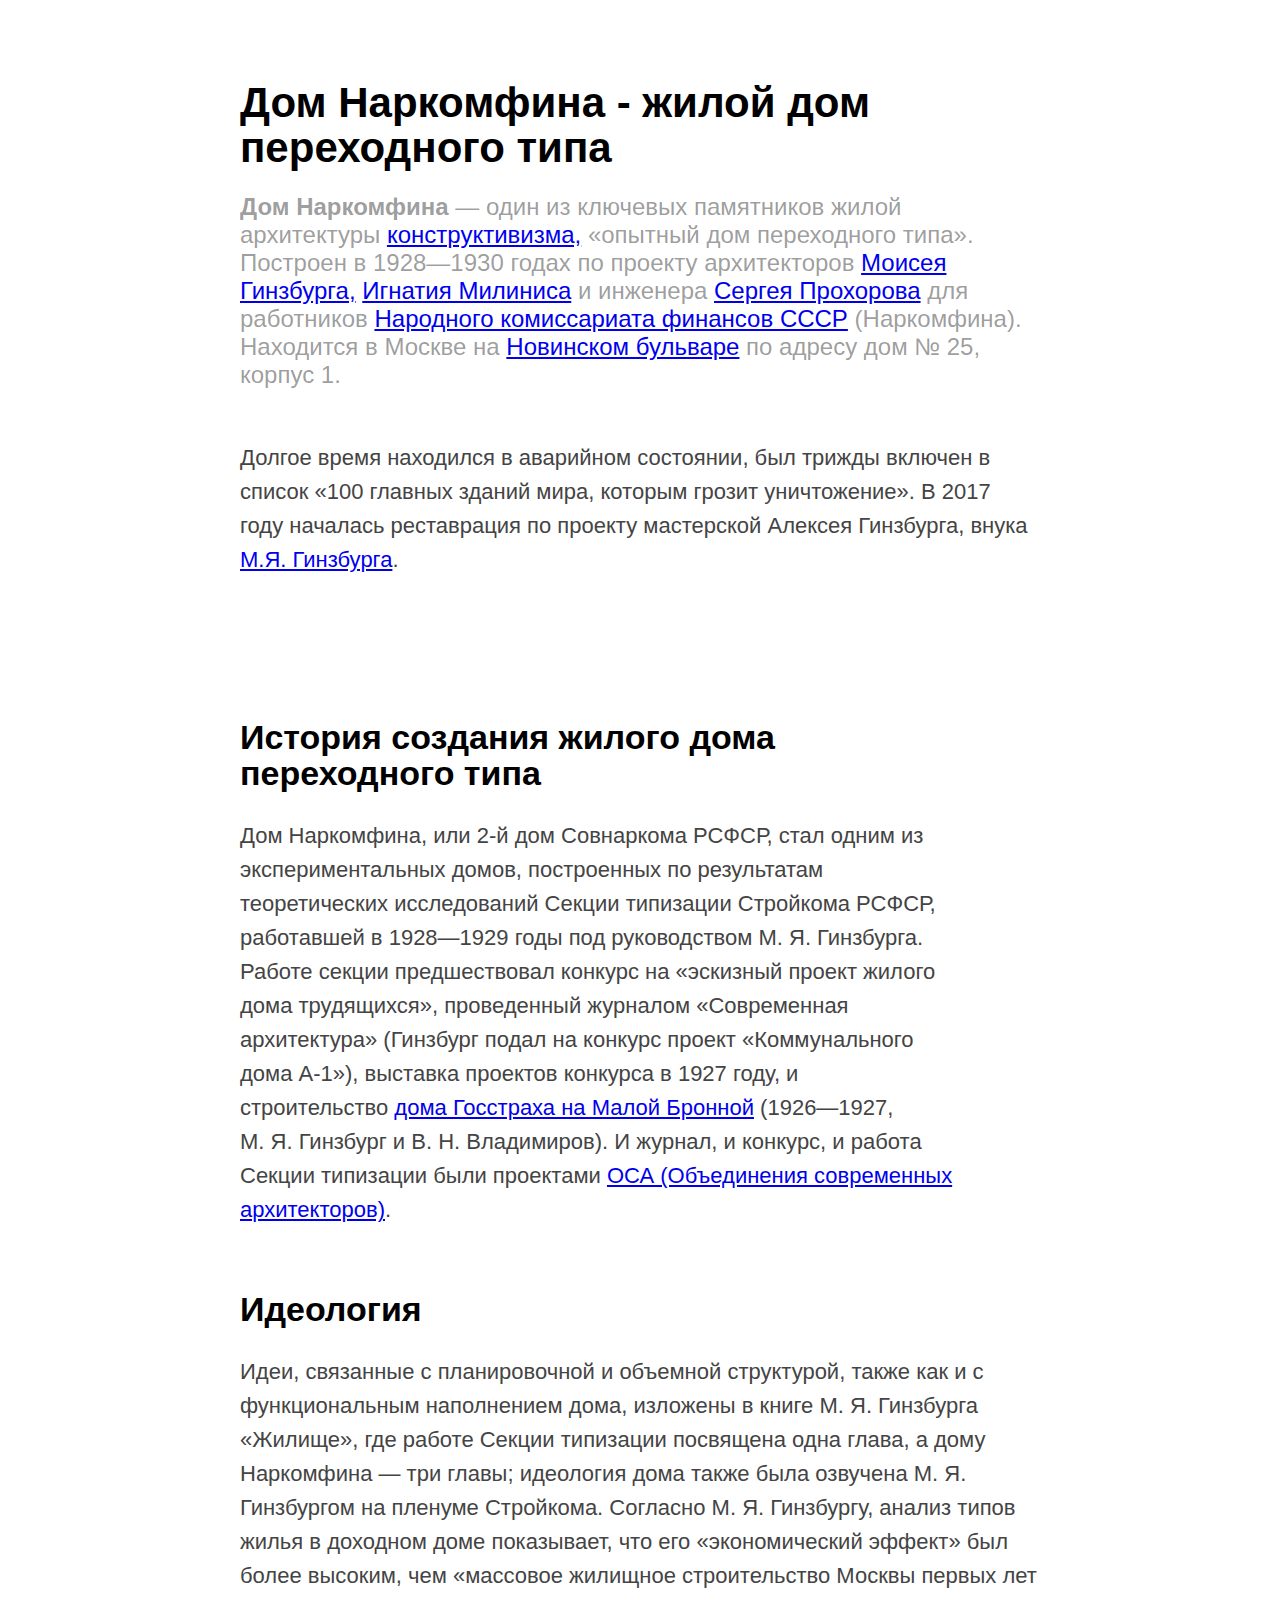
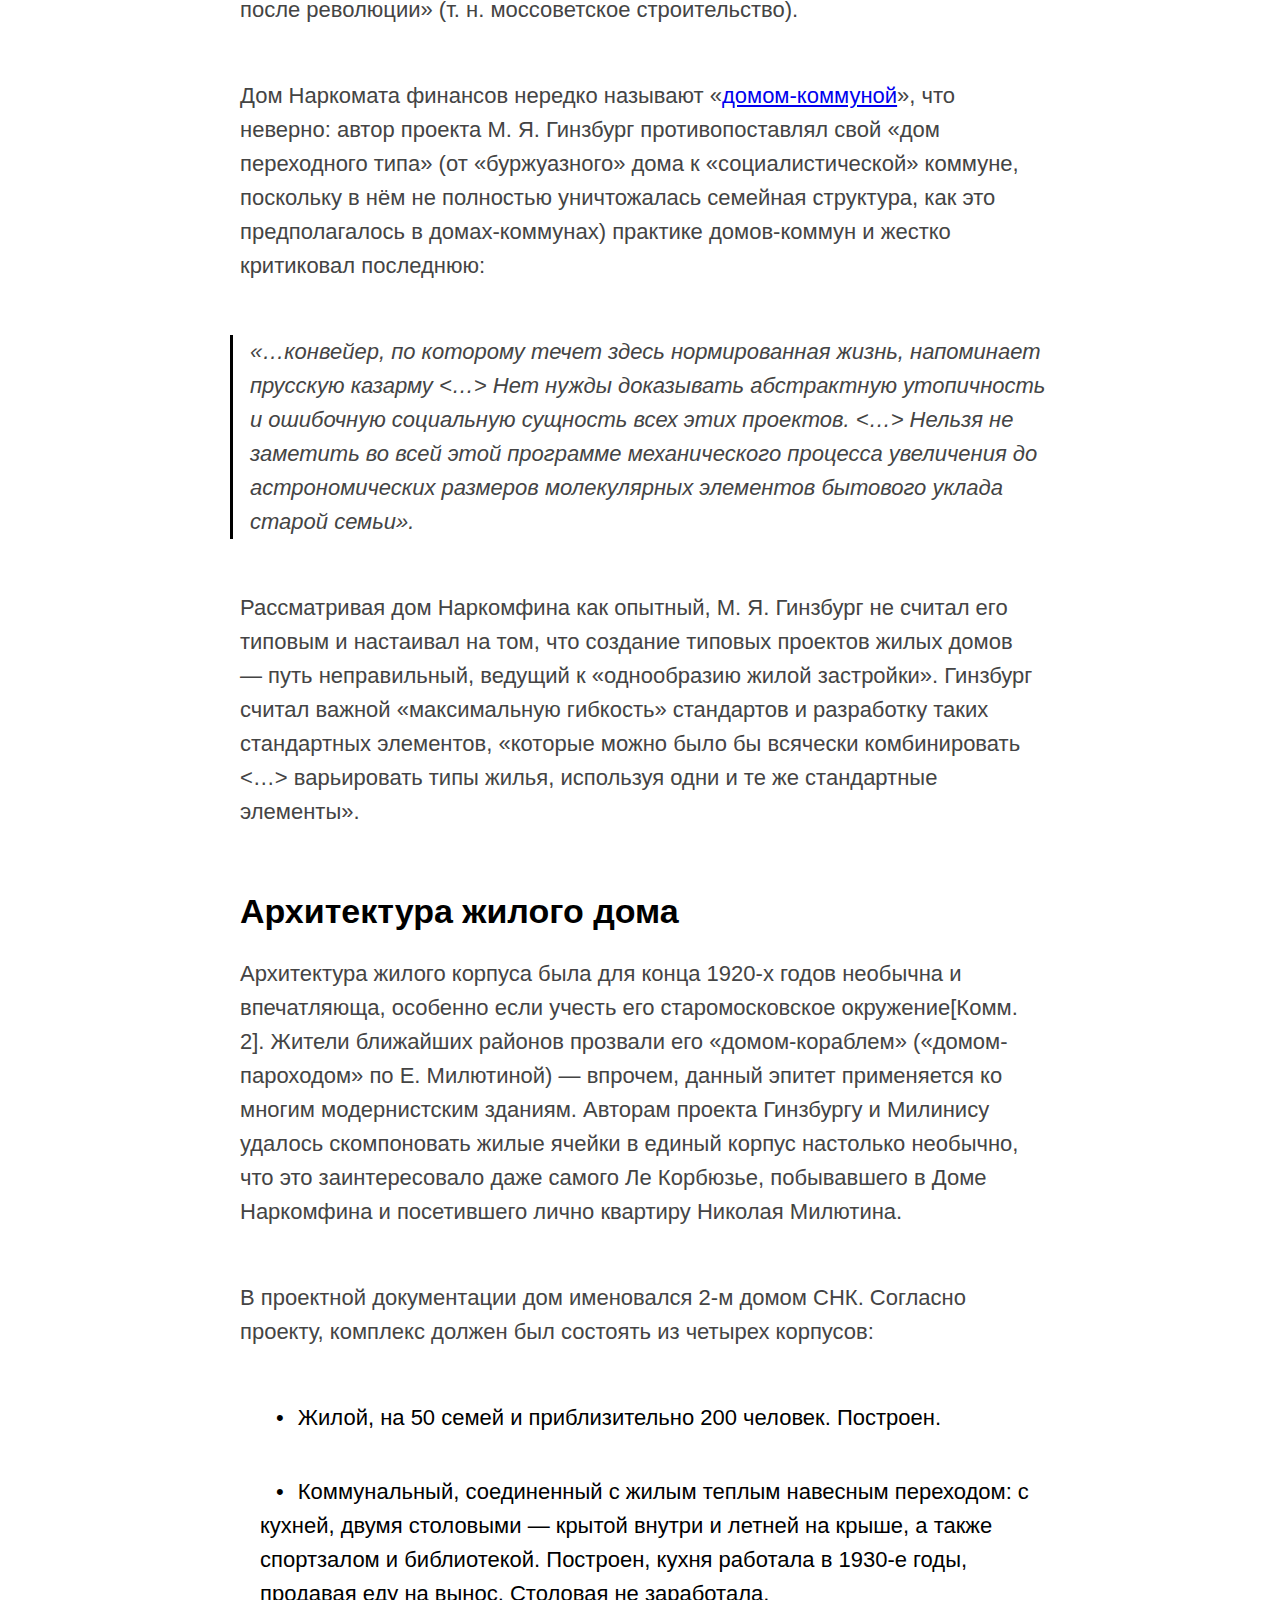
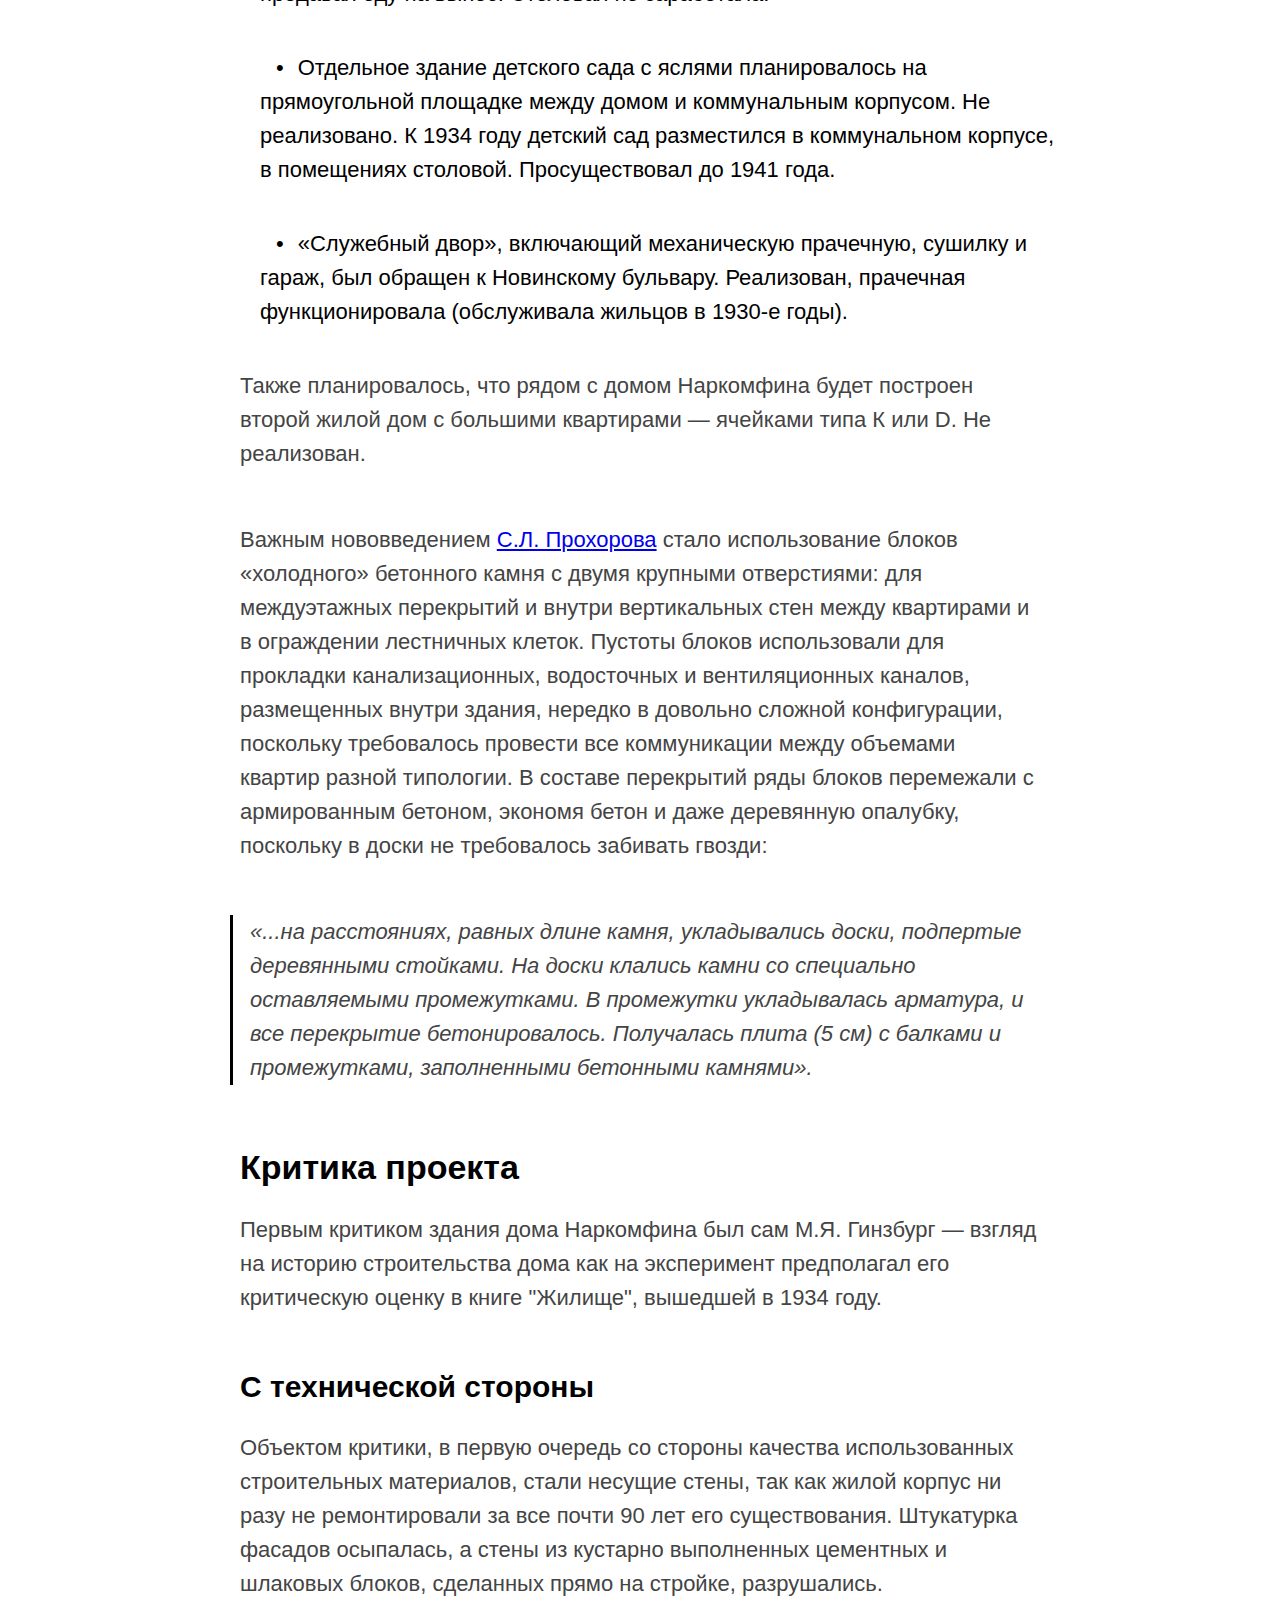
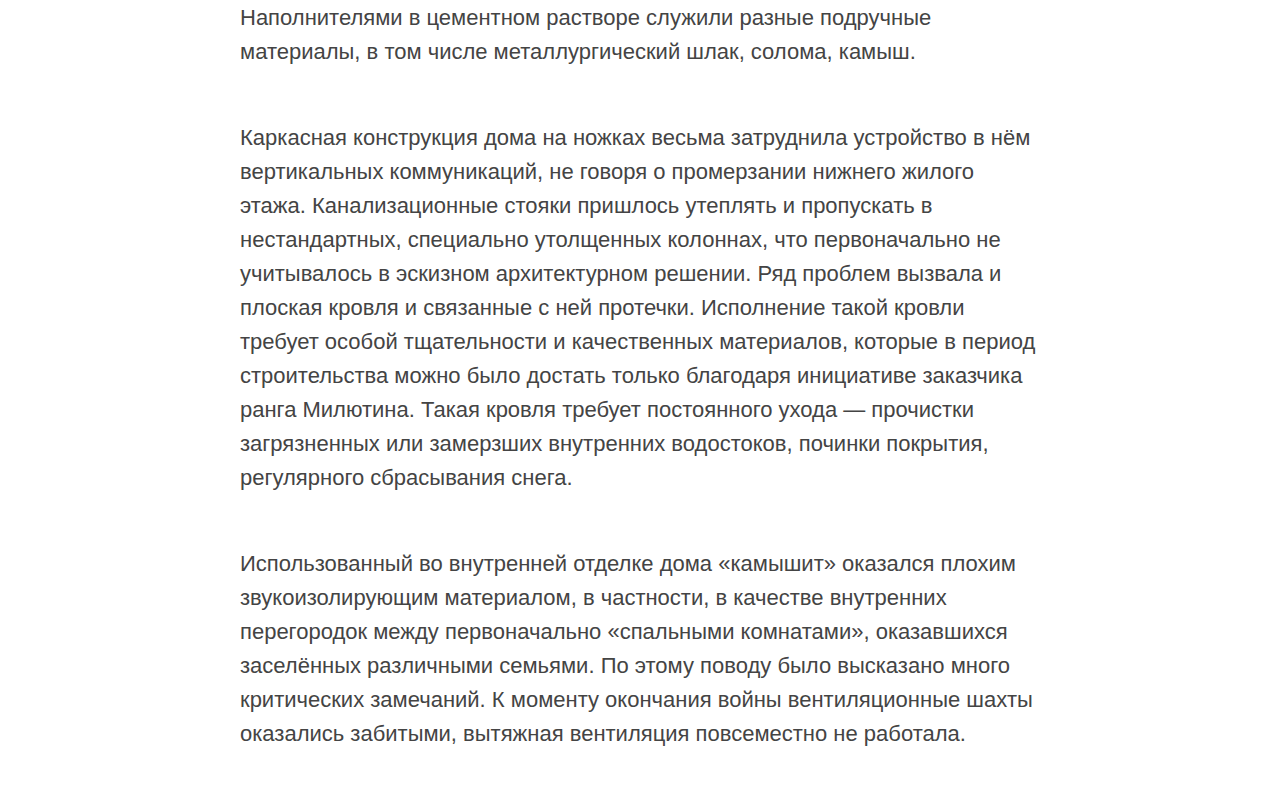
==== index.html @ 453223d3 "Create index.html" ====
<!DOCTYPE html>
<html lang="en" dir="ltr">
  <head>
    <meta charset="utf-8">
    <link rel="stylesheet" href="reset.css">
    <title>Дом Наркомфина</title>

    <style media="screen">

      body {font-family: 'PT Sans', sans-serif;}

      h1, h2, h3, p, ul, ol, blockquote {
        margin: 0 auto;
        width: 800px; }

      img {
        margin: 0 auto;
        display: block;
        width:1020px;}

        h1 {
          line-height: 45px;
          font-size: 42px;
          margin-top: 80px;
          margin-bottom: 23px;
          font-weight: bold;}

        p {color: #444;
          font-size: 22px;
          line-height: 34px;
          margin-bottom: 52px;}

        h1 + p {color: rgba(0,0,0,.4);
        font-size: 24px;
        line-height: 28px;
        margin-bottom: 52px;}

        p + img {
          display: block;
          margin-top: 38px;}

        img + h2 {
          margin-top: 90px;
          margin-bottom: 28px;
          font-size: 34px;
          line-height: 36px;
          font-weight: bold;}

        p + h2 {
          margin-top: 64px;
          margin-bottom: 28px;
          font-size: 34px;
          line-height: 36px;
          font-weight: bold;}


        .line { border-left: 3px solid black;
          margin-left: 0 auto;
          padding-left: 17px;
          font-style: italic;}

          p + h3 {
          margin-top: 56px;
          margin-bottom: 28px;
          font-size: 30px;
          line-height: 32px;}

          li {
          list-style: none;
          list-style-position: outside;
          font-size: 22px;
          line-height: 34px;
          text-indent: 16px;
          margin-bottom: 40px;}
         li::before {
          content: "•";
          padding-right: 14px;
          color: black;}

          ul + h3 {margin-top: 56px;
          margin-bottom: 28px;
          font-size: 34px;
          line-height: 30px;}


    </style>


  </head>
  <body>


    <h1>Дом Наркомфина - жилой дом переходного типа</h1>
    <p> <strong>Дом Наркомфина </strong>— один из ключевых памятников жилой  архитектуры <a href="https://ru.wikipedia.org/wiki/Конструктивизм_(искусство)">конструктивизма,</a> «опытный дом переходного типа».  Построен в 1928—1930 годах по проекту архитекторов <a href="https://ru.wikipedia.org/wiki/Гинзбург,_Моисей_Яковлевич"> Моисея Гинзбурга,</a> <a href="https://ru.wikipedia.org/wiki/Милинис,_Игнатий_Францевич">Игнатия Милиниса</a> и инженера <a href="https://ru.wikipedia.org/wiki/Прохоров,_Сергей_Львович">Сергея Прохорова</a> для  работников <a href="https://ru.wikipedia.org/wiki/Народный_комиссариат_финансов_СССР">Народного комиссариата финансов СССР</a> (Наркомфина). Находится в Москве на <a href="https://ru.wikipedia.org/wiki/Новинский_бульвар">Новинском бульваре</a> по адресу дом № 25, корпус 1.</p>

    <p>Долгое время находился в аварийном состоянии, был трижды включен в список «100 главных зданий мира, которым грозит уничтожение». В 2017 году началась реставрация по проекту мастерской Алексея Гинзбурга, внука <a href="https://ru.wikipedia.org/wiki/Гинзбург,_Моисей_Яковлевич">М.Я. Гинзбурга</a>.</p>

    <img src="https://b1.m24.ru/c/1250458.jpg" alt="">

              <h2>История создания жилого дома <br> переходного типа</h2>
              <p>Дом Наркомфина, или 2-й дом Совнаркома РСФСР, стал одним из <br> экспериментальных домов, построенных по результатам  <br> теоретических исследований Секции типизации Стройкома РСФСР, <br> работавшей в 1928—1929 годы под руководством М. Я. Гинзбурга.  <br> Работе секции предшествовал конкурс на «эскизный проект жилого <br> дома трудящихся», проведенный журналом «Современная <br> архитектура» (Гинзбург подал на конкурс проект «Коммунального <br> дома А-1»), выставка проектов конкурса в 1927 году, и <br> строительство <a href="https://ru.wikipedia.org/wiki/Жилой_дом_Госстраха_на_Малой_Бронной">дома Госстраха на Малой Бронной</a> (1926—1927, <br> М. Я. Гинзбург и В. Н. Владимиров). И журнал, и конкурс, и работа <br> Секции типизации были проектами <a href="https://ru.wikipedia.org/wiki/Объединение_современных_архитекторов">ОСА (Объединения современных <br> архитекторов)</a>.</p>

              <h2>Идеология</h2>

                <p>Идеи, связанные с планировочной и объемной структурой, также как и с функциональным наполнением дома, изложены в книге М. Я. Гинзбурга «Жилище», где работе Секции типизации посвящена одна глава, а дому Наркомфина — три главы; идеология дома также была озвучена М. Я. Гинзбургом на пленуме Стройкома. Согласно М. Я. Гинзбургу, анализ типов жилья в доходном доме показывает, что его «экономический эффект» был более высоким, чем «массовое жилищное строительство Москвы первых лет после революции» (т. н. моссоветское строительство).</p>
                <p>Дом Наркомата финансов нередко называют «<a href="https://ru.wikipedia.org/wiki/Дом-коммуна">домом-коммуной</a>», что неверно: автор проекта М. Я. Гинзбург противопоставлял свой «дом переходного типа» (от «буржуазного» дома к «социалистической» коммуне, поскольку в нём не полностью уничтожалась семейная структура, как это предполагалось в домах-коммунах) практике домов-коммун и жестко критиковал последнюю:</p>
                <p class="line"> <em> «…конвейер, по которому течет здесь нормированная жизнь, напоминает прусскую казарму <…> Нет нужды доказывать абстрактную утопичность и ошибочную социальную сущность всех этих проектов. <…> Нельзя не заметить во всей этой программе механического процесса увеличения до астрономических размеров молекулярных элементов бытового уклада старой семьи». </em> </p>
                <p>Рассматривая дом Наркомфина как опытный, М. Я. Гинзбург не считал его типовым и настаивал на том, что создание типовых проектов жилых домов — путь неправильный, ведущий к «однообразию жилой застройки». Гинзбург считал важной «максимальную гибкость» стандартов и разработку таких стандартных элементов, «которые можно было бы всячески комбинировать <…> варьировать типы жилья, используя одни и те же стандартные элементы».</p>

                  <h2>Архитектура жилого дома</h2>
                  <p>Архитектура жилого корпуса была для конца 1920-х годов необычна и впечатляюща, особенно если учесть его старомосковское окружение[Комм. 2]. Жители ближайших районов прозвали его «домом-кораблем» («домом-пароходом» по Е. Милютиной) — впрочем, данный эпитет применяется ко многим модернистским зданиям. Авторам проекта Гинзбургу и Милинису удалось скомпоновать жилые ячейки в единый корпус настолько необычно, что это заинтересовало даже самого Ле Корбюзье, побывавшего в Доме Наркомфина и посетившего лично квартиру Николая Милютина.</p>
                  <p>В проектной документации дом именовался 2-м домом СНК. Согласно проекту, комплекс должен был состоять из четырех корпусов:</p>

                  <ul class="list6a">
                      <li>Жилой, на 50 семей и приблизительно 200 человек. Построен.</li>
                      <li>Коммунальный, соединенный с жилым теплым навесным переходом: с кухней, двумя столовыми — крытой внутри и летней на крыше, а также спортзалом и библиотекой. Построен, кухня работала в 1930-е годы, продавая еду на вынос. Столовая не заработала.</li>
                      <li>Отдельное здание детского сада с яслями планировалось на прямоугольной площадке между домом и коммунальным корпусом. Не реализовано. К 1934 году детский сад разместился в коммунальном корпусе, в помещениях столовой. Просуществовал до 1941 года.</li>
                      <li>«Служебный двор», включающий механическую прачечную, сушилку и гараж, был обращен к Новинскому бульвару. Реализован, прачечная функционировала (обслуживала жильцов в 1930-е годы).</li>
                  </ul>

                  <p> Также планировалось, что рядом с домом Наркомфина будет построен второй жилой дом с большими квартирами — ячейками типа К или D. Не реализован. </p>

                  <p>Важным нововведением <a href="https://ru.wikipedia.org/wiki/Прохоров,_Сергей_Львович">С.Л. Прохорова</a> стало использование блоков «холодного» бетонного камня с двумя крупными отверстиями: для междуэтажных перекрытий и внутри вертикальных стен между квартирами и в ограждении лестничных клеток. Пустоты блоков использовали для прокладки канализационных, водосточных и вентиляционных каналов, размещенных внутри здания, нередко в довольно сложной конфигурации, поскольку требовалось провести все коммуникации между объемами квартир разной типологии. В составе перекрытий ряды блоков перемежали с армированным бетоном, экономя бетон и даже деревянную опалубку, поскольку в доски не требовалось забивать гвозди:</p>

                   <p class="line"><em>«...на расстояниях, равных длине камня, укладывались доски, подпертые деревянными стойками. На доски клались камни со специально оставляемыми промежутками. В промежутки укладывалась арматура, и все перекрытие бетонировалось. Получалась плита (5 см) с балками и промежутками, заполненными бетонными камнями».</em></p>

                    <h2>Критика проекта</h2>
                    <p>Первым критиком здания дома Наркомфина был сам М.Я. Гинзбург — взгляд на историю строительства дома как на эксперимент предполагал его критическую оценку в книге "Жилище", вышедшей в 1934 году.</p>

                    <h3>С технической стороны</h3>
                    <p>Объектом критики, в первую очередь со стороны качества использованных строительных материалов, стали несущие стены, так как жилой корпус ни разу не ремонтировали за все почти 90 лет его существования. Штукатурка фасадов осыпалась, а стены из кустарно выполненных цементных и шлаковых блоков, сделанных прямо на стройке, разрушались. Наполнителями в цементном растворе служили разные подручные материалы, в том числе металлургический шлак, солома, камыш.</p>
                    <p>Каркасная конструкция дома на ножках весьма затруднила устройство в нём вертикальных коммуникаций, не говоря о промерзании нижнего жилого этажа. Канализационные стояки пришлось утеплять и пропускать в нестандартных, специально утолщенных колоннах, что первоначально не учитывалось в эскизном архитектурном решении. Ряд проблем вызвала и плоская кровля и связанные с ней протечки. Исполнение такой кровли требует особой тщательности и качественных материалов, которые в период строительства можно было достать только благодаря инициативе заказчика ранга Милютина. Такая кровля требует постоянного ухода — прочистки загрязненных или замерзших внутренних водостоков, починки покрытия, регулярного сбрасывания снега.</p>
                    <p>Использованный во внутренней отделке дома «камышит» оказался плохим звукоизолирующим материалом, в частности, в качестве внутренних перегородок между первоначально «спальными комнатами», оказавшихся заселённых различными семьями. По этому поводу было высказано много критических замечаний. К моменту окончания войны вентиляционные шахты оказались забитыми, вытяжная вентиляция повсеместно не работала.</p>



  </body>
</html>
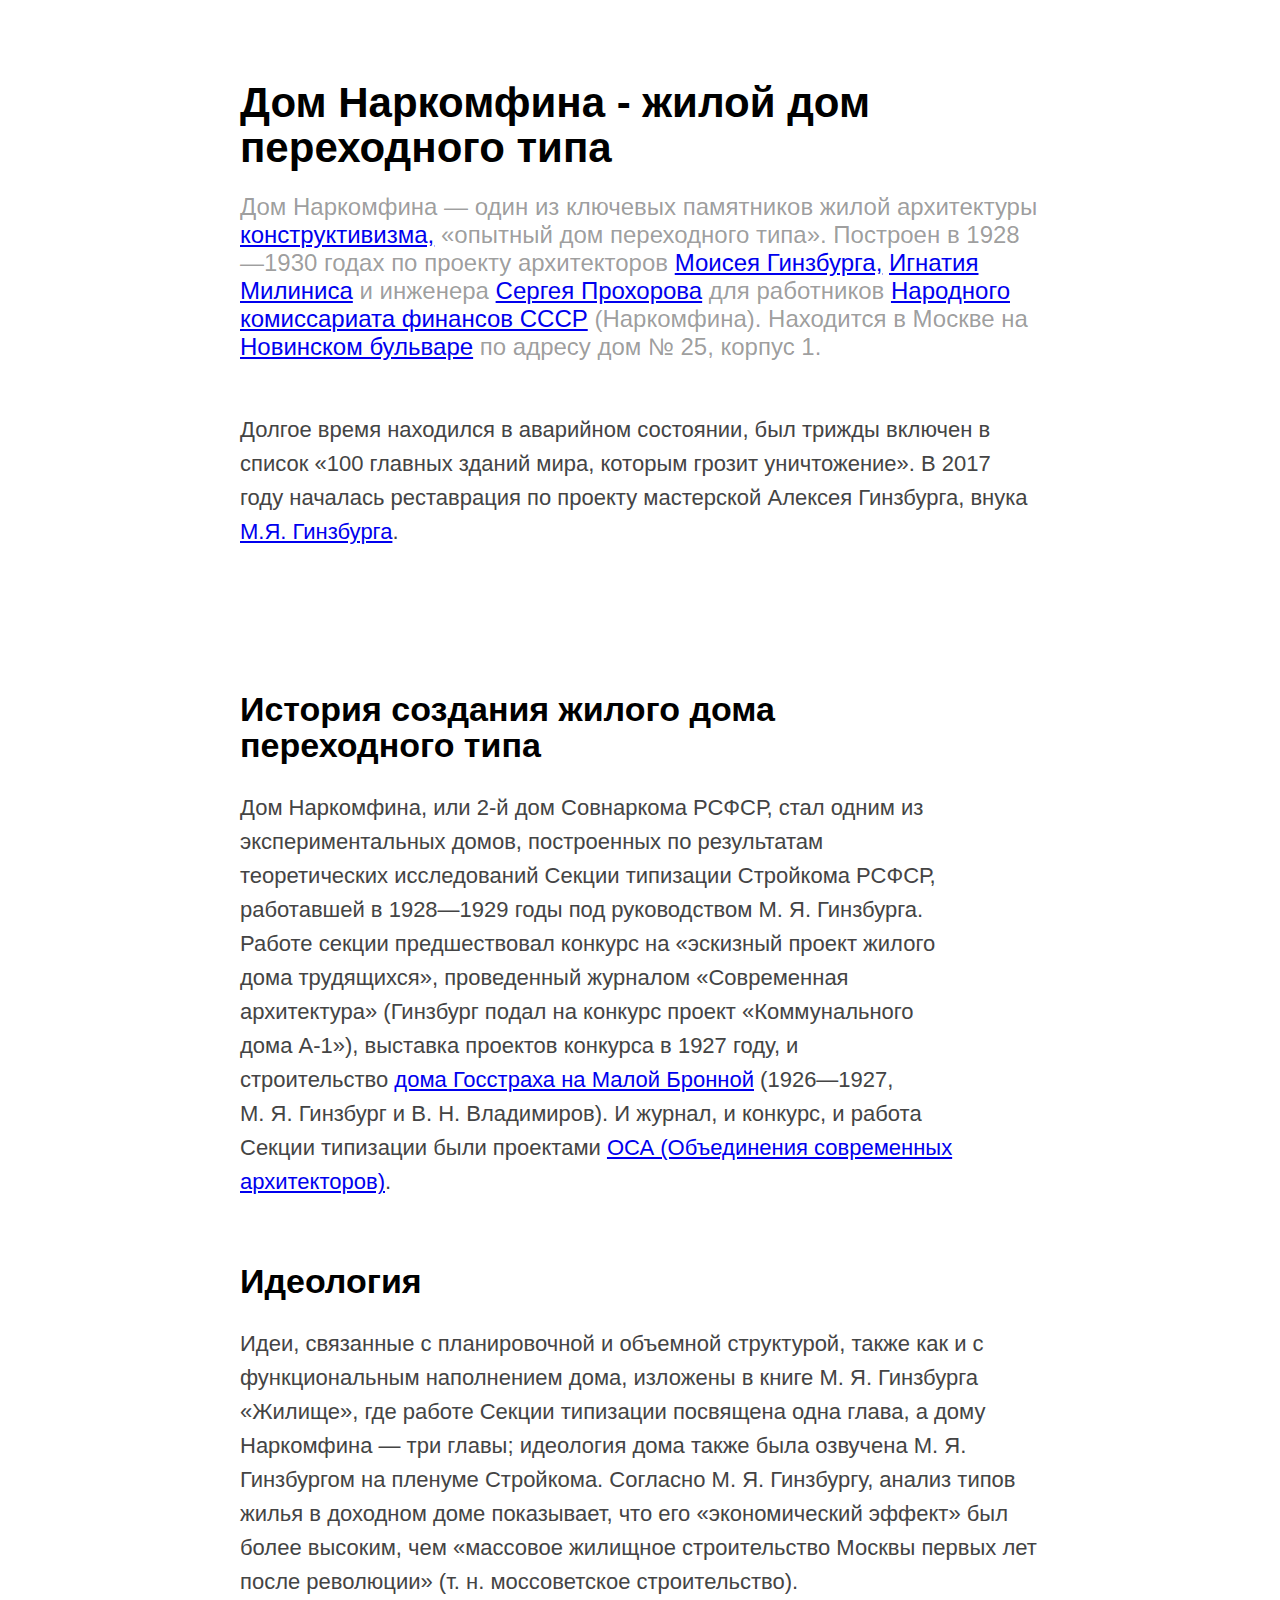
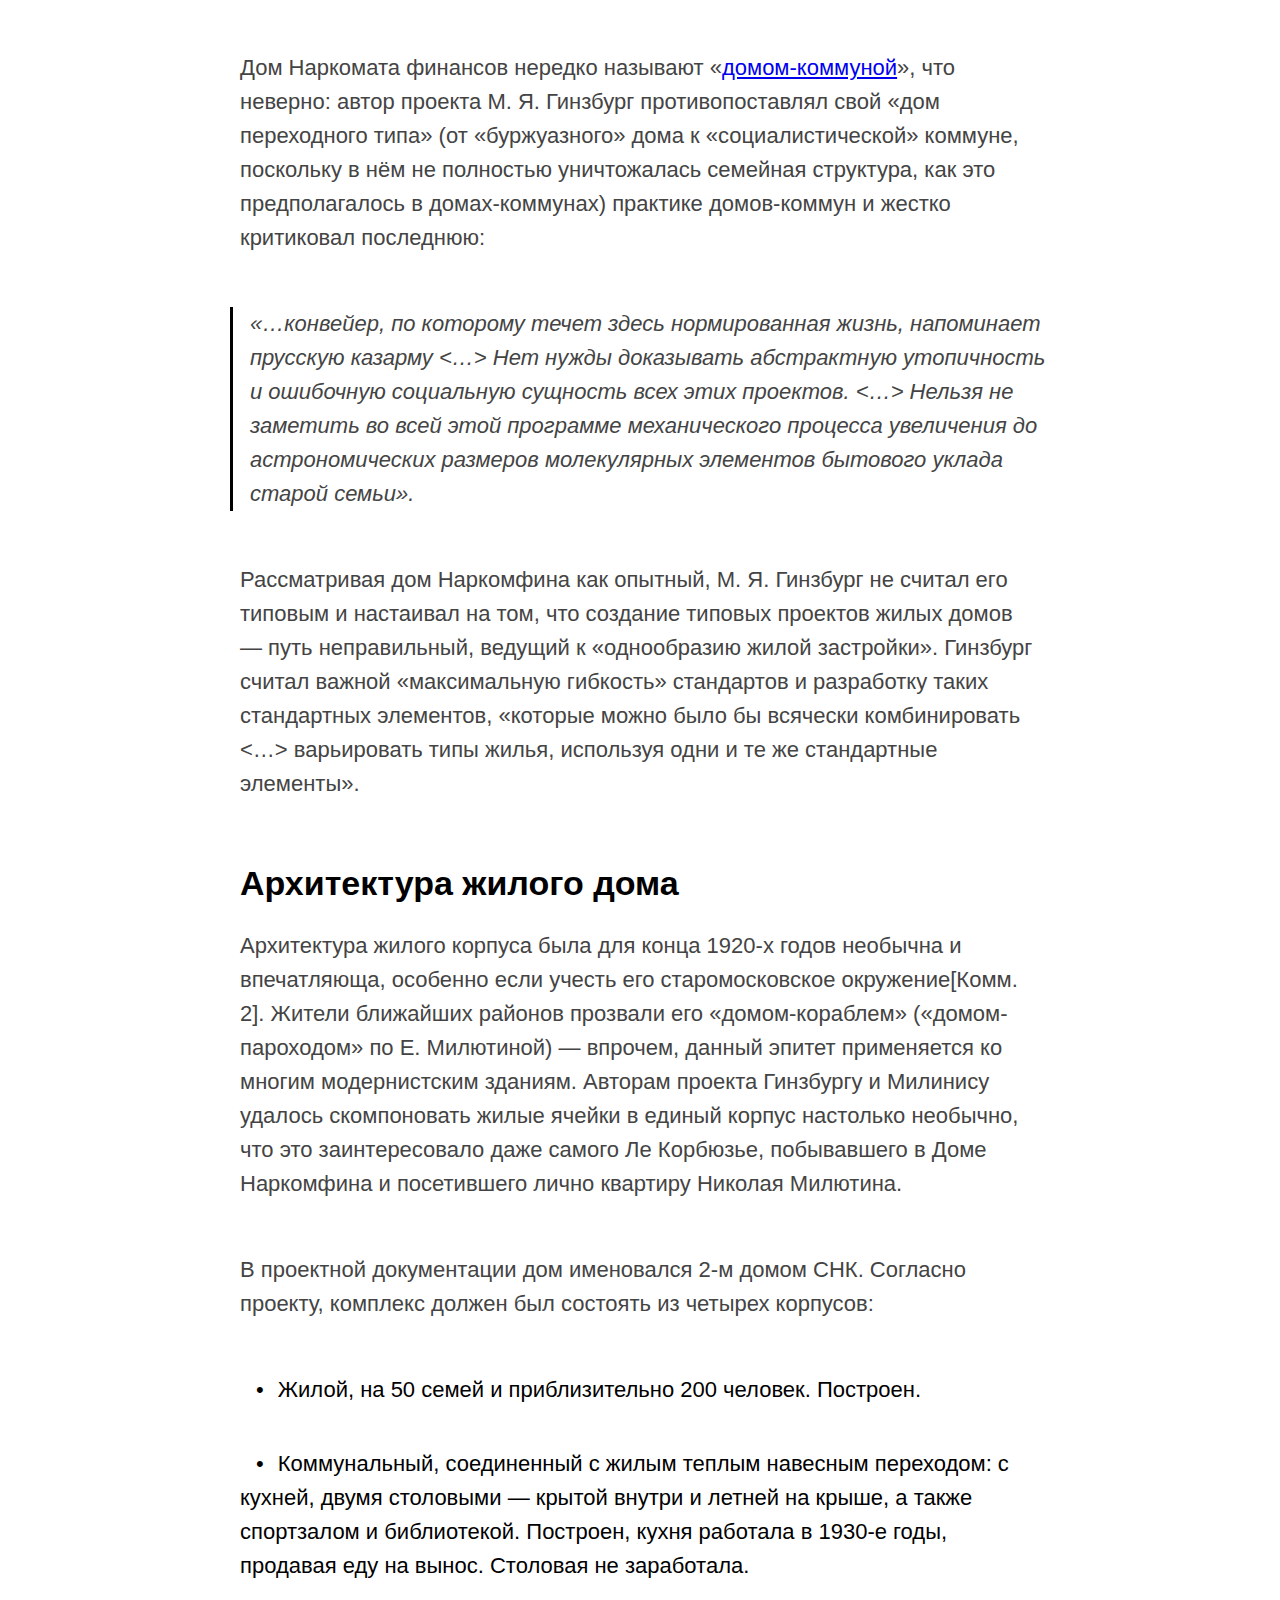
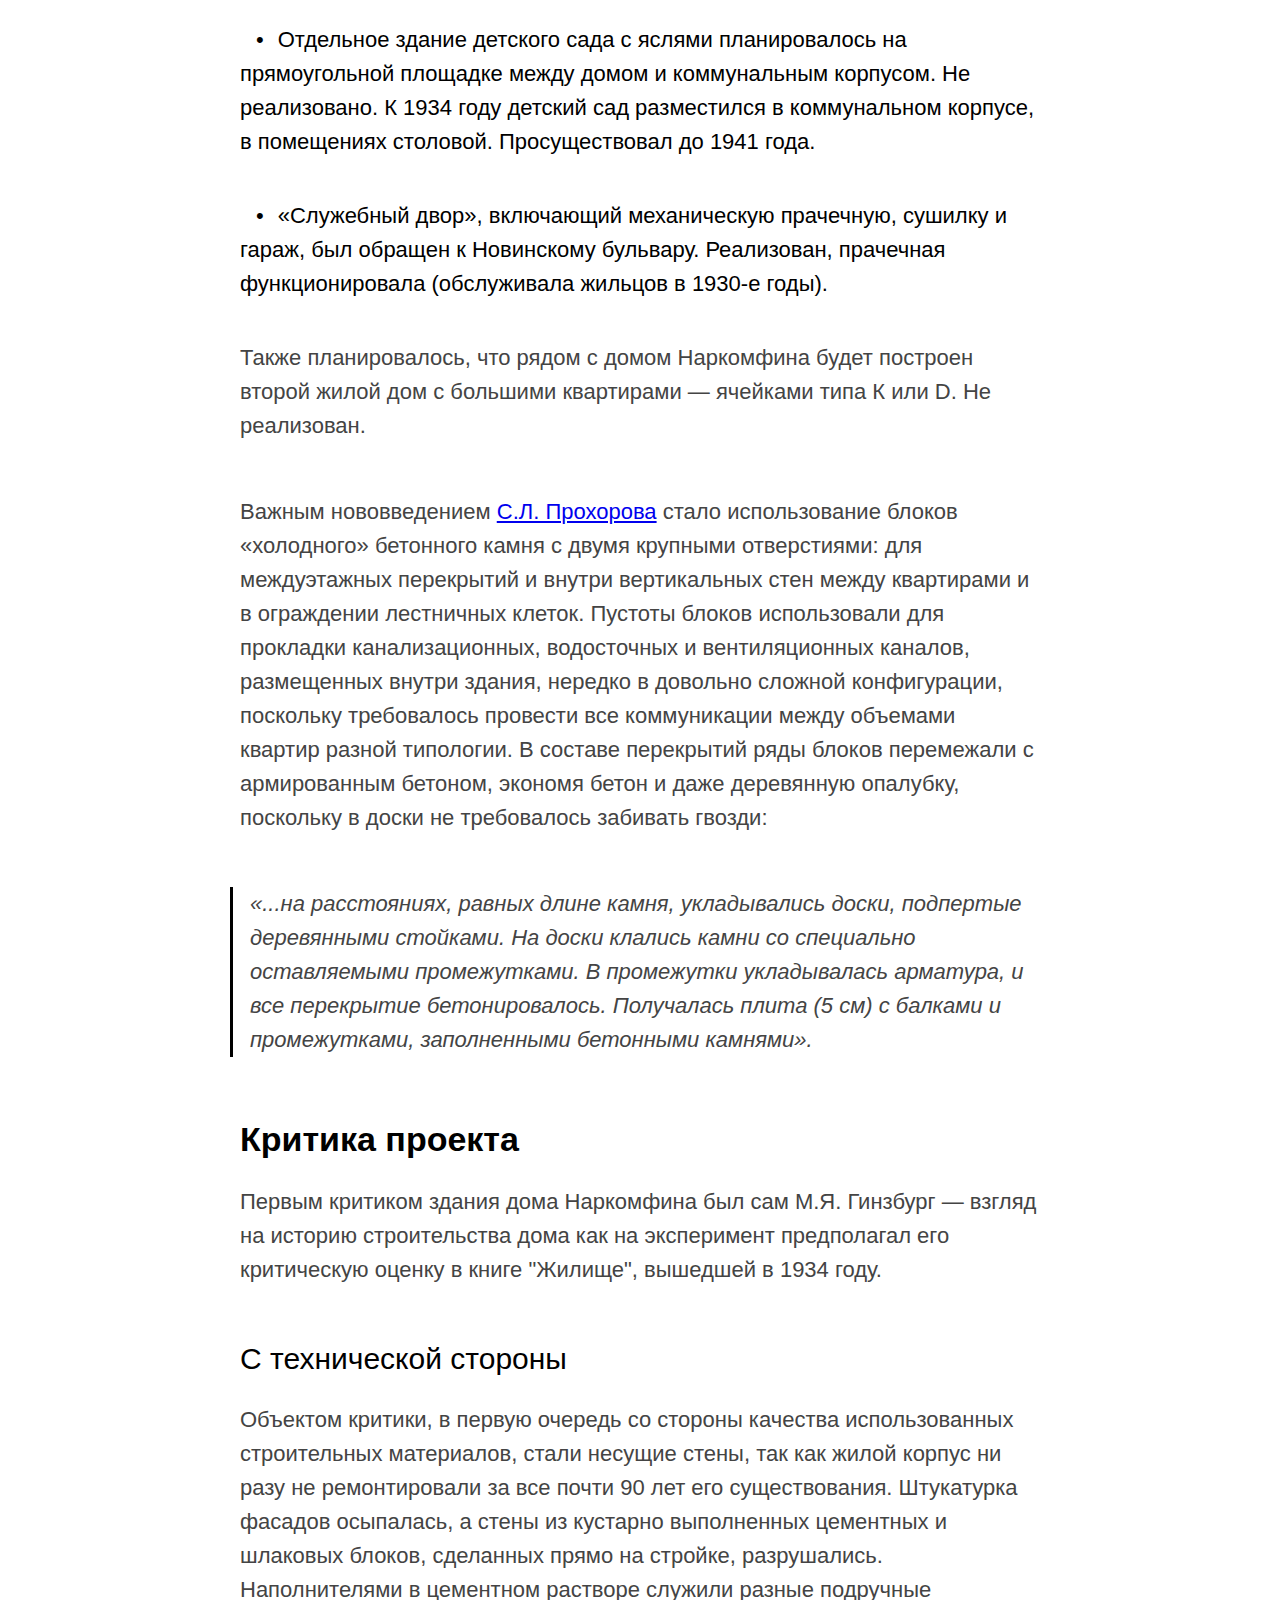
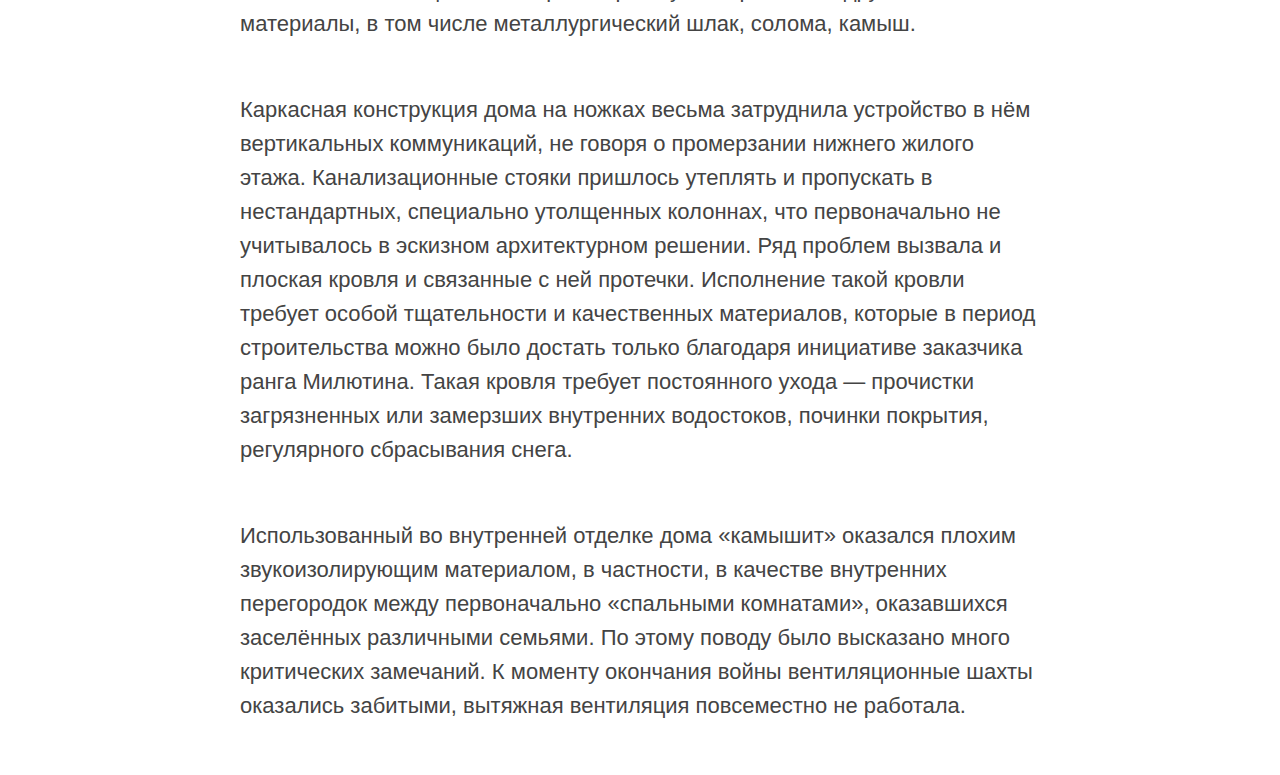
==== commit 2c8c05a7: "Update index.html" ====
--- a/index.html
+++ b/index.html
@@ -3,7 +3,7 @@
   <head>
     <meta charset="utf-8">
     <link rel="stylesheet" href="reset.css">
-    <title>Дом Наркомфина</title>
+    <title>Дом  Наркомфина</title>
 
     <style media="screen">
 
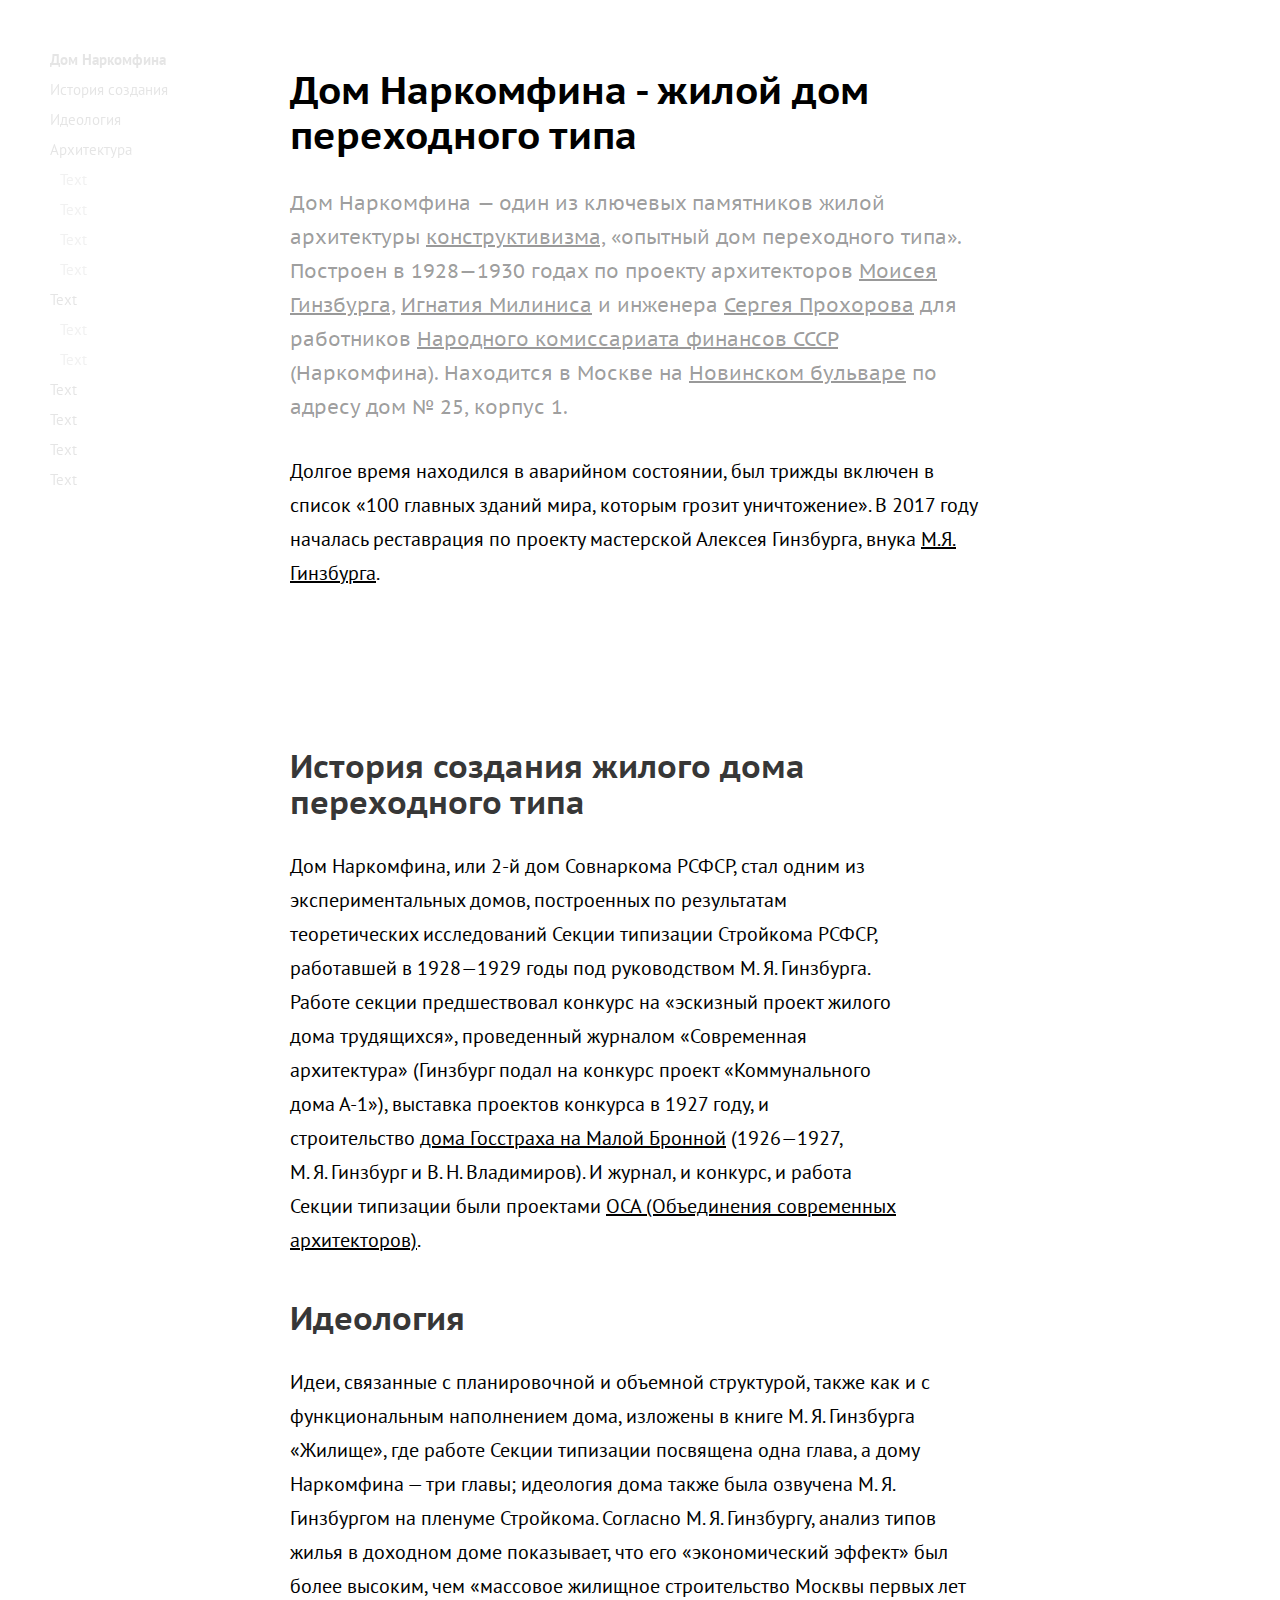
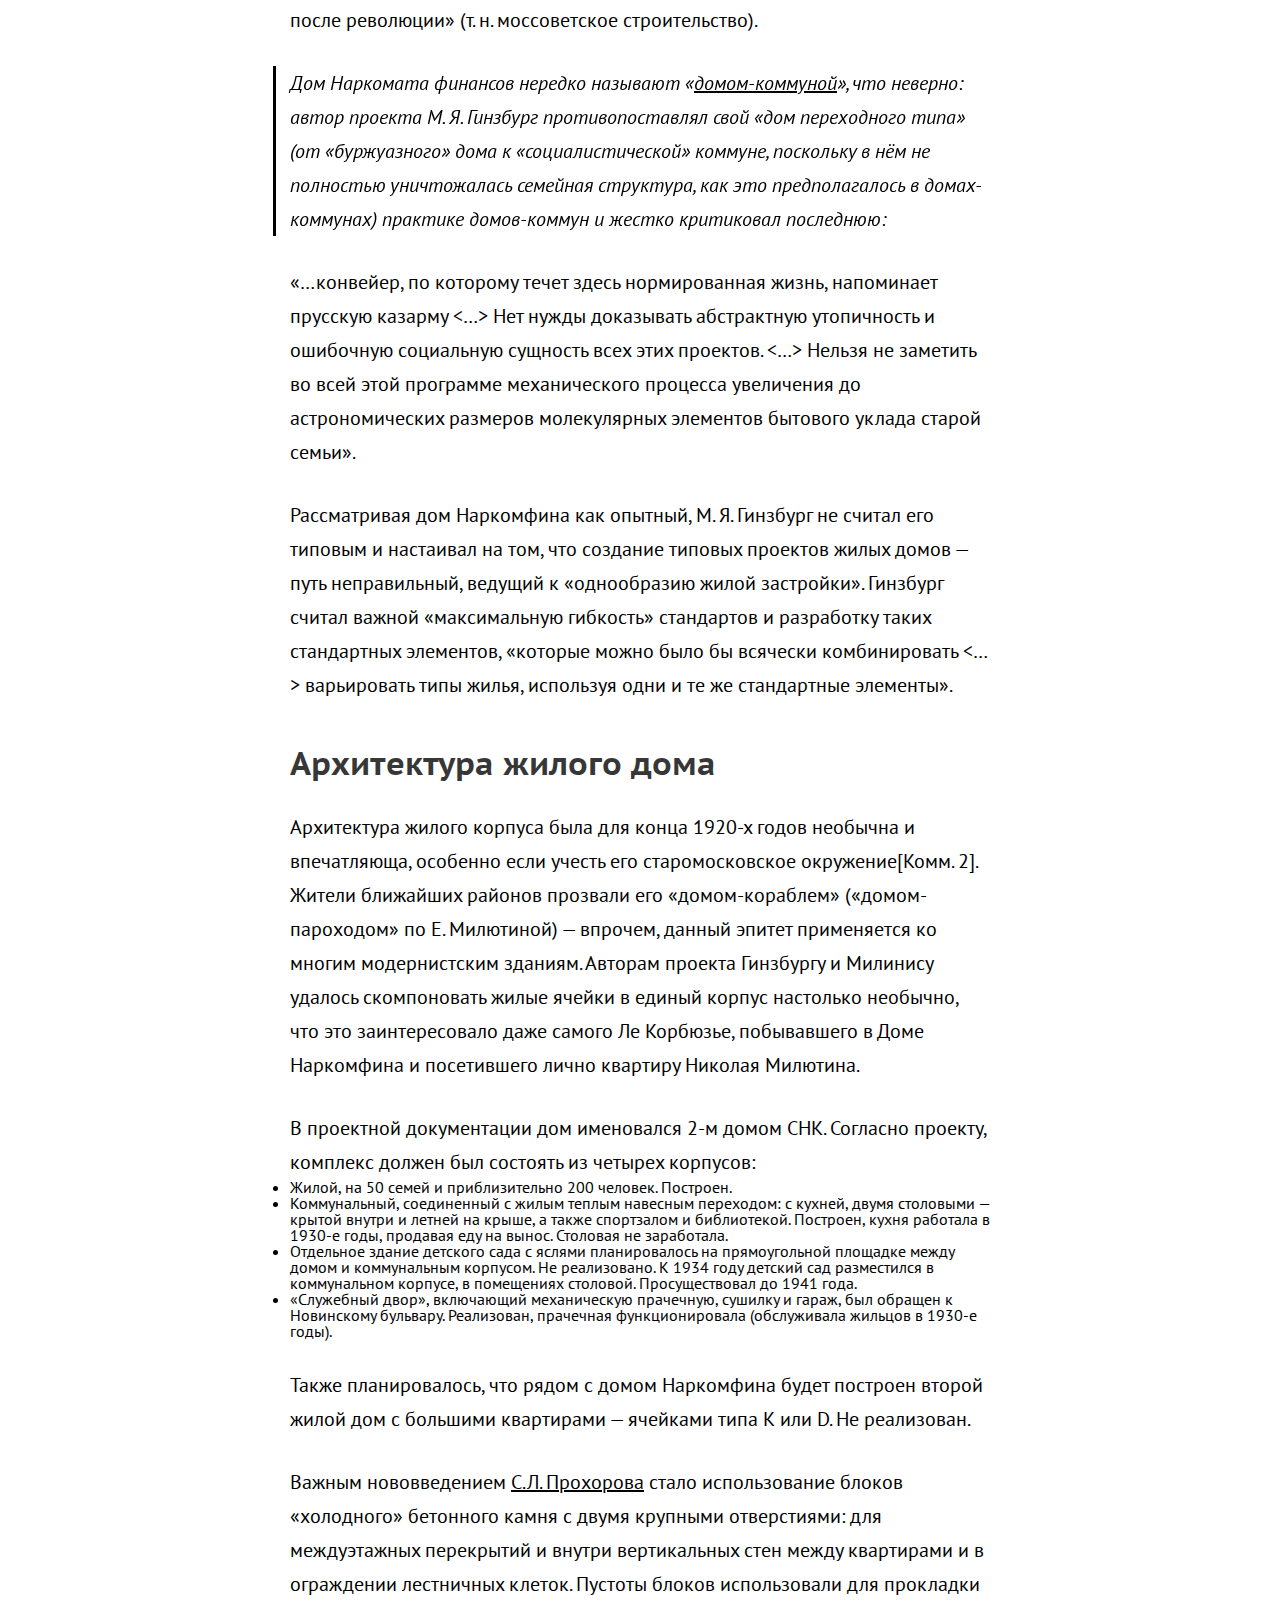
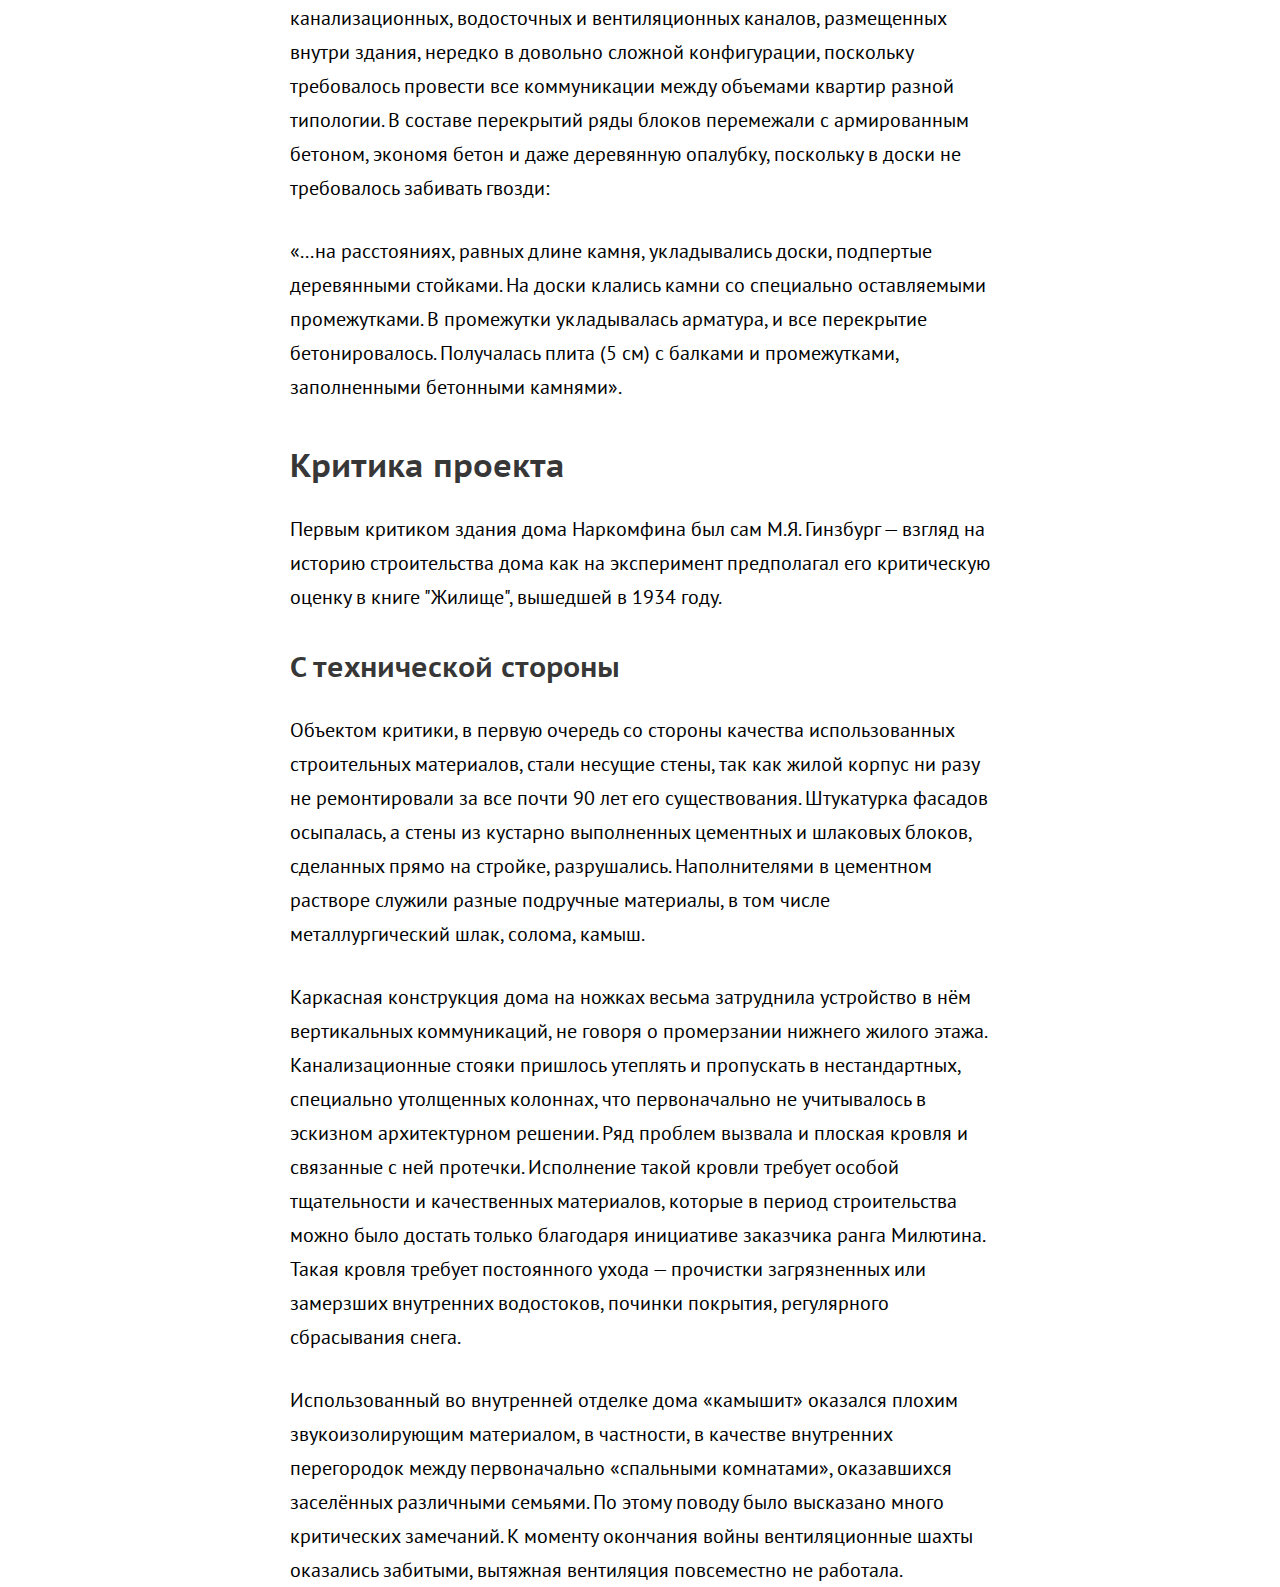
==== commit 0ea42cc2: "Update index.html" ====
--- a/index.html
+++ b/index.html
@@ -2,135 +2,77 @@
 <html lang="en" dir="ltr">
   <head>
     <meta charset="utf-8">
-    <link rel="stylesheet" href="reset.css">
-    <title>Дом  Наркомфина</title>
-
-    <style media="screen">
-
-      body {font-family: 'PT Sans', sans-serif;}
-
-      h1, h2, h3, p, ul, ol, blockquote {
-        margin: 0 auto;
-        width: 800px; }
-
-      img {
-        margin: 0 auto;
-        display: block;
-        width:1020px;}
-
-        h1 {
-          line-height: 45px;
-          font-size: 42px;
-          margin-top: 80px;
-          margin-bottom: 23px;
-          font-weight: bold;}
-
-        p {color: #444;
-          font-size: 22px;
-          line-height: 34px;
-          margin-bottom: 52px;}
-
-        h1 + p {color: rgba(0,0,0,.4);
-        font-size: 24px;
-        line-height: 28px;
-        margin-bottom: 52px;}
-
-        p + img {
-          display: block;
-          margin-top: 38px;}
-
-        img + h2 {
-          margin-top: 90px;
-          margin-bottom: 28px;
-          font-size: 34px;
-          line-height: 36px;
-          font-weight: bold;}
-
-        p + h2 {
-          margin-top: 64px;
-          margin-bottom: 28px;
-          font-size: 34px;
-          line-height: 36px;
-          font-weight: bold;}
-
-
-        .line { border-left: 3px solid black;
-          margin-left: 0 auto;
-          padding-left: 17px;
-          font-style: italic;}
-
-          p + h3 {
-          margin-top: 56px;
-          margin-bottom: 28px;
-          font-size: 30px;
-          line-height: 32px;}
-
-          li {
-          list-style: none;
-          list-style-position: outside;
-          font-size: 22px;
-          line-height: 34px;
-          text-indent: 16px;
-          margin-bottom: 40px;}
-         li::before {
-          content: "•";
-          padding-right: 14px;
-          color: black;}
-
-          ul + h3 {margin-top: 56px;
-          margin-bottom: 28px;
-          font-size: 34px;
-          line-height: 30px;}
-
-
-    </style>
-
-
+    <link rel="stylesheet" href="stylesheets/style.css">
+    <title>Дом Наркомфина</title>
   </head>
   <body>
 
+    <nav>
+      <p>Дом Наркомфина</p>
+      <ul>
+        <li><a href="">История создания</a></li>
+        <li><a href="">Идеология</a></li>
+        <li><a href="">Архитектура</a></li>
+        <ul>
+          <li><a href="">Text</a></li>
+          <li><a href="">Text</a></li>
+          <li><a href="">Text</a></li>
+          <li><a href="">Text</a></li>
+        </ul>
+        <li><a href="">Text</a></li>
+        <ul>
+          <li><a href="">Text</a></li>
+          <li><a href="">Text</a></li>
+        </ul>
+        <li><a href="">Text</a></li>
+        <li><a href="">Text</a></li>
+        <li><a href="">Text</a></li>
+        <li><a href="">Text</a></li>
+      </ul>
+    </nav>
+    <article>
+      <h1>Дом Наркомфина - жилой дом переходного типа</h1>
+      <p> <strong>Дом Наркомфина </strong>— один из ключевых памятников жилой  архитектуры <a href="https://ru.wikipedia.org/wiki/Конструктивизм_(искусство)">конструктивизма,</a> «опытный дом переходного типа».  Построен в 1928—1930 годах по проекту архитекторов <a href="https://ru.wikipedia.org/wiki/Гинзбург,_Моисей_Яковлевич"> Моисея Гинзбурга,</a> <a href="https://ru.wikipedia.org/wiki/Милинис,_Игнатий_Францевич">Игнатия Милиниса</a> и инженера <a href="https://ru.wikipedia.org/wiki/Прохоров,_Сергей_Львович">Сергея Прохорова</a> для  работников <a href="https://ru.wikipedia.org/wiki/Народный_комиссариат_финансов_СССР">Народного комиссариата финансов СССР</a> (Наркомфина). Находится в Москве на <a href="https://ru.wikipedia.org/wiki/Новинский_бульвар">Новинском бульваре</a> по адресу дом № 25, корпус 1.</p>
 
-    <h1>Дом Наркомфина - жилой дом переходного типа</h1>
-    <p> <strong>Дом Наркомфина </strong>— один из ключевых памятников жилой  архитектуры <a href="https://ru.wikipedia.org/wiki/Конструктивизм_(искусство)">конструктивизма,</a> «опытный дом переходного типа».  Построен в 1928—1930 годах по проекту архитекторов <a href="https://ru.wikipedia.org/wiki/Гинзбург,_Моисей_Яковлевич"> Моисея Гинзбурга,</a> <a href="https://ru.wikipedia.org/wiki/Милинис,_Игнатий_Францевич">Игнатия Милиниса</a> и инженера <a href="https://ru.wikipedia.org/wiki/Прохоров,_Сергей_Львович">Сергея Прохорова</a> для  работников <a href="https://ru.wikipedia.org/wiki/Народный_комиссариат_финансов_СССР">Народного комиссариата финансов СССР</a> (Наркомфина). Находится в Москве на <a href="https://ru.wikipedia.org/wiki/Новинский_бульвар">Новинском бульваре</a> по адресу дом № 25, корпус 1.</p>
+      <p>Долгое время находился в аварийном состоянии, был трижды включен в список «100 главных зданий мира, которым грозит уничтожение». В 2017 году началась реставрация по проекту мастерской Алексея Гинзбурга, внука <a href="https://ru.wikipedia.org/wiki/Гинзбург,_Моисей_Яковлевич">М.Я. Гинзбурга</a>.</p>
 
-    <p>Долгое время находился в аварийном состоянии, был трижды включен в список «100 главных зданий мира, которым грозит уничтожение». В 2017 году началась реставрация по проекту мастерской Алексея Гинзбурга, внука <a href="https://ru.wikipedia.org/wiki/Гинзбург,_Моисей_Яковлевич">М.Я. Гинзбурга</a>.</p>
+      <img src="https://b1.m24.ru/c/1250458.jpg" alt="">
 
-    <img src="https://b1.m24.ru/c/1250458.jpg" alt="">
+                <h2>История создания жилого дома <br> переходного типа</h2>
+                <p>Дом Наркомфина, или 2-й дом Совнаркома РСФСР, стал одним из <br> экспериментальных домов, построенных по результатам  <br> теоретических исследований Секции типизации Стройкома РСФСР, <br> работавшей в 1928—1929 годы под руководством М. Я. Гинзбурга.  <br> Работе секции предшествовал конкурс на «эскизный проект жилого <br> дома трудящихся», проведенный журналом «Современная <br> архитектура» (Гинзбург подал на конкурс проект «Коммунального <br> дома А-1»), выставка проектов конкурса в 1927 году, и <br> строительство <a href="https://ru.wikipedia.org/wiki/Жилой_дом_Госстраха_на_Малой_Бронной">дома Госстраха на Малой Бронной</a> (1926—1927, <br> М. Я. Гинзбург и В. Н. Владимиров). И журнал, и конкурс, и работа <br> Секции типизации были проектами <a href="https://ru.wikipedia.org/wiki/Объединение_современных_архитекторов">ОСА (Объединения современных <br> архитекторов)</a>.</p>
 
-              <h2>История создания жилого дома <br> переходного типа</h2>
-              <p>Дом Наркомфина, или 2-й дом Совнаркома РСФСР, стал одним из <br> экспериментальных домов, построенных по результатам  <br> теоретических исследований Секции типизации Стройкома РСФСР, <br> работавшей в 1928—1929 годы под руководством М. Я. Гинзбурга.  <br> Работе секции предшествовал конкурс на «эскизный проект жилого <br> дома трудящихся», проведенный журналом «Современная <br> архитектура» (Гинзбург подал на конкурс проект «Коммунального <br> дома А-1»), выставка проектов конкурса в 1927 году, и <br> строительство <a href="https://ru.wikipedia.org/wiki/Жилой_дом_Госстраха_на_Малой_Бронной">дома Госстраха на Малой Бронной</a> (1926—1927, <br> М. Я. Гинзбург и В. Н. Владимиров). И журнал, и конкурс, и работа <br> Секции типизации были проектами <a href="https://ru.wikipedia.org/wiki/Объединение_современных_архитекторов">ОСА (Объединения современных <br> архитекторов)</a>.</p>
+                <h2>Идеология</h2>
 
-              <h2>Идеология</h2>
+                  <p>Идеи, связанные с планировочной и объемной структурой, также как и с функциональным наполнением дома, изложены в книге М. Я. Гинзбурга «Жилище», где работе Секции типизации посвящена одна глава, а дому Наркомфина — три главы; идеология дома также была озвучена М. Я. Гинзбургом на пленуме Стройкома. Согласно М. Я. Гинзбургу, анализ типов жилья в доходном доме показывает, что его «экономический эффект» был более высоким, чем «массовое жилищное строительство Москвы первых лет после революции» (т. н. моссоветское строительство).</p>
+                  <blockquote>Дом Наркомата финансов нередко называют «<a href="https://ru.wikipedia.org/wiki/Дом-коммуна">домом-коммуной</a>», что неверно: автор проекта М. Я. Гинзбург противопоставлял свой «дом переходного типа» (от «буржуазного» дома к «социалистической» коммуне, поскольку в нём не полностью уничтожалась семейная структура, как это предполагалось в домах-коммунах) практике домов-коммун и жестко критиковал последнюю:</blockquote>
+                  <p class="line"> <em> «…конвейер, по которому течет здесь нормированная жизнь, напоминает прусскую казарму <…> Нет нужды доказывать абстрактную утопичность и ошибочную социальную сущность всех этих проектов. <…> Нельзя не заметить во всей этой программе механического процесса увеличения до астрономических размеров молекулярных элементов бытового уклада старой семьи». </em> </p>
+                  <p>Рассматривая дом Наркомфина как опытный, М. Я. Гинзбург не считал его типовым и настаивал на том, что создание типовых проектов жилых домов — путь неправильный, ведущий к «однообразию жилой застройки». Гинзбург считал важной «максимальную гибкость» стандартов и разработку таких стандартных элементов, «которые можно было бы всячески комбинировать <…> варьировать типы жилья, используя одни и те же стандартные элементы».</p>
 
-                <p>Идеи, связанные с планировочной и объемной структурой, также как и с функциональным наполнением дома, изложены в книге М. Я. Гинзбурга «Жилище», где работе Секции типизации посвящена одна глава, а дому Наркомфина — три главы; идеология дома также была озвучена М. Я. Гинзбургом на пленуме Стройкома. Согласно М. Я. Гинзбургу, анализ типов жилья в доходном доме показывает, что его «экономический эффект» был более высоким, чем «массовое жилищное строительство Москвы первых лет после революции» (т. н. моссоветское строительство).</p>
-                <p>Дом Наркомата финансов нередко называют «<a href="https://ru.wikipedia.org/wiki/Дом-коммуна">домом-коммуной</a>», что неверно: автор проекта М. Я. Гинзбург противопоставлял свой «дом переходного типа» (от «буржуазного» дома к «социалистической» коммуне, поскольку в нём не полностью уничтожалась семейная структура, как это предполагалось в домах-коммунах) практике домов-коммун и жестко критиковал последнюю:</p>
-                <p class="line"> <em> «…конвейер, по которому течет здесь нормированная жизнь, напоминает прусскую казарму <…> Нет нужды доказывать абстрактную утопичность и ошибочную социальную сущность всех этих проектов. <…> Нельзя не заметить во всей этой программе механического процесса увеличения до астрономических размеров молекулярных элементов бытового уклада старой семьи». </em> </p>
-                <p>Рассматривая дом Наркомфина как опытный, М. Я. Гинзбург не считал его типовым и настаивал на том, что создание типовых проектов жилых домов — путь неправильный, ведущий к «однообразию жилой застройки». Гинзбург считал важной «максимальную гибкость» стандартов и разработку таких стандартных элементов, «которые можно было бы всячески комбинировать <…> варьировать типы жилья, используя одни и те же стандартные элементы».</p>
+                    <h2>Архитектура жилого дома</h2>
+                    <p>Архитектура жилого корпуса была для конца 1920-х годов необычна и впечатляюща, особенно если учесть его старомосковское окружение[Комм. 2]. Жители ближайших районов прозвали его «домом-кораблем» («домом-пароходом» по Е. Милютиной) — впрочем, данный эпитет применяется ко многим модернистским зданиям. Авторам проекта Гинзбургу и Милинису удалось скомпоновать жилые ячейки в единый корпус настолько необычно, что это заинтересовало даже самого Ле Корбюзье, побывавшего в Доме Наркомфина и посетившего лично квартиру Николая Милютина.</p>
+                    <p>В проектной документации дом именовался 2-м домом СНК. Согласно проекту, комплекс должен был состоять из четырех корпусов:</p>
 
-                  <h2>Архитектура жилого дома</h2>
-                  <p>Архитектура жилого корпуса была для конца 1920-х годов необычна и впечатляюща, особенно если учесть его старомосковское окружение[Комм. 2]. Жители ближайших районов прозвали его «домом-кораблем» («домом-пароходом» по Е. Милютиной) — впрочем, данный эпитет применяется ко многим модернистским зданиям. Авторам проекта Гинзбургу и Милинису удалось скомпоновать жилые ячейки в единый корпус настолько необычно, что это заинтересовало даже самого Ле Корбюзье, побывавшего в Доме Наркомфина и посетившего лично квартиру Николая Милютина.</p>
-                  <p>В проектной документации дом именовался 2-м домом СНК. Согласно проекту, комплекс должен был состоять из четырех корпусов:</p>
+                    <ul>
+                        <li>Жилой, на 50 семей и приблизительно 200 человек. Построен.</li>
+                        <li>Коммунальный, соединенный с жилым теплым навесным переходом: с кухней, двумя столовыми — крытой внутри и летней на крыше, а также спортзалом и библиотекой. Построен, кухня работала в 1930-е годы, продавая еду на вынос. Столовая не заработала.</li>
+                        <li>Отдельное здание детского сада с яслями планировалось на прямоугольной площадке между домом и коммунальным корпусом. Не реализовано. К 1934 году детский сад разместился в коммунальном корпусе, в помещениях столовой. Просуществовал до 1941 года.</li>
+                        <li>«Служебный двор», включающий механическую прачечную, сушилку и гараж, был обращен к Новинскому бульвару. Реализован, прачечная функционировала (обслуживала жильцов в 1930-е годы).</li>
+                    </ul>
 
-                  <ul class="list6a">
-                      <li>Жилой, на 50 семей и приблизительно 200 человек. Построен.</li>
-                      <li>Коммунальный, соединенный с жилым теплым навесным переходом: с кухней, двумя столовыми — крытой внутри и летней на крыше, а также спортзалом и библиотекой. Построен, кухня работала в 1930-е годы, продавая еду на вынос. Столовая не заработала.</li>
-                      <li>Отдельное здание детского сада с яслями планировалось на прямоугольной площадке между домом и коммунальным корпусом. Не реализовано. К 1934 году детский сад разместился в коммунальном корпусе, в помещениях столовой. Просуществовал до 1941 года.</li>
-                      <li>«Служебный двор», включающий механическую прачечную, сушилку и гараж, был обращен к Новинскому бульвару. Реализован, прачечная функционировала (обслуживала жильцов в 1930-е годы).</li>
-                  </ul>
+                    <p> Также планировалось, что рядом с домом Наркомфина будет построен второй жилой дом с большими квартирами — ячейками типа К или D. Не реализован. </p>
 
-                  <p> Также планировалось, что рядом с домом Наркомфина будет построен второй жилой дом с большими квартирами — ячейками типа К или D. Не реализован. </p>
+                    <p>Важным нововведением <a href="https://ru.wikipedia.org/wiki/Прохоров,_Сергей_Львович">С.Л. Прохорова</a> стало использование блоков «холодного» бетонного камня с двумя крупными отверстиями: для междуэтажных перекрытий и внутри вертикальных стен между квартирами и в ограждении лестничных клеток. Пустоты блоков использовали для прокладки канализационных, водосточных и вентиляционных каналов, размещенных внутри здания, нередко в довольно сложной конфигурации, поскольку требовалось провести все коммуникации между объемами квартир разной типологии. В составе перекрытий ряды блоков перемежали с армированным бетоном, экономя бетон и даже деревянную опалубку, поскольку в доски не требовалось забивать гвозди:</p>
 
-                  <p>Важным нововведением <a href="https://ru.wikipedia.org/wiki/Прохоров,_Сергей_Львович">С.Л. Прохорова</a> стало использование блоков «холодного» бетонного камня с двумя крупными отверстиями: для междуэтажных перекрытий и внутри вертикальных стен между квартирами и в ограждении лестничных клеток. Пустоты блоков использовали для прокладки канализационных, водосточных и вентиляционных каналов, размещенных внутри здания, нередко в довольно сложной конфигурации, поскольку требовалось провести все коммуникации между объемами квартир разной типологии. В составе перекрытий ряды блоков перемежали с армированным бетоном, экономя бетон и даже деревянную опалубку, поскольку в доски не требовалось забивать гвозди:</p>
+                     <p class="line"><em>«...на расстояниях, равных длине камня, укладывались доски, подпертые деревянными стойками. На доски клались камни со специально оставляемыми промежутками. В промежутки укладывалась арматура, и все перекрытие бетонировалось. Получалась плита (5 см) с балками и промежутками, заполненными бетонными камнями».</em></p>
 
-                   <p class="line"><em>«...на расстояниях, равных длине камня, укладывались доски, подпертые деревянными стойками. На доски клались камни со специально оставляемыми промежутками. В промежутки укладывалась арматура, и все перекрытие бетонировалось. Получалась плита (5 см) с балками и промежутками, заполненными бетонными камнями».</em></p>
+                      <h2>Критика проекта</h2>
+                      <p>Первым критиком здания дома Наркомфина был сам М.Я. Гинзбург — взгляд на историю строительства дома как на эксперимент предполагал его критическую оценку в книге "Жилище", вышедшей в 1934 году.</p>
 
-                    <h2>Критика проекта</h2>
-                    <p>Первым критиком здания дома Наркомфина был сам М.Я. Гинзбург — взгляд на историю строительства дома как на эксперимент предполагал его критическую оценку в книге "Жилище", вышедшей в 1934 году.</p>
-
-                    <h3>С технической стороны</h3>
-                    <p>Объектом критики, в первую очередь со стороны качества использованных строительных материалов, стали несущие стены, так как жилой корпус ни разу не ремонтировали за все почти 90 лет его существования. Штукатурка фасадов осыпалась, а стены из кустарно выполненных цементных и шлаковых блоков, сделанных прямо на стройке, разрушались. Наполнителями в цементном растворе служили разные подручные материалы, в том числе металлургический шлак, солома, камыш.</p>
-                    <p>Каркасная конструкция дома на ножках весьма затруднила устройство в нём вертикальных коммуникаций, не говоря о промерзании нижнего жилого этажа. Канализационные стояки пришлось утеплять и пропускать в нестандартных, специально утолщенных колоннах, что первоначально не учитывалось в эскизном архитектурном решении. Ряд проблем вызвала и плоская кровля и связанные с ней протечки. Исполнение такой кровли требует особой тщательности и качественных материалов, которые в период строительства можно было достать только благодаря инициативе заказчика ранга Милютина. Такая кровля требует постоянного ухода — прочистки загрязненных или замерзших внутренних водостоков, починки покрытия, регулярного сбрасывания снега.</p>
-                    <p>Использованный во внутренней отделке дома «камышит» оказался плохим звукоизолирующим материалом, в частности, в качестве внутренних перегородок между первоначально «спальными комнатами», оказавшихся заселённых различными семьями. По этому поводу было высказано много критических замечаний. К моменту окончания войны вентиляционные шахты оказались забитыми, вытяжная вентиляция повсеместно не работала.</p>
+                      <h3>С технической стороны</h3>
+                      <p>Объектом критики, в первую очередь со стороны качества использованных строительных материалов, стали несущие стены, так как жилой корпус ни разу не ремонтировали за все почти 90 лет его существования. Штукатурка фасадов осыпалась, а стены из кустарно выполненных цементных и шлаковых блоков, сделанных прямо на стройке, разрушались. Наполнителями в цементном растворе служили разные подручные материалы, в том числе металлургический шлак, солома, камыш.</p>
+                      <p>Каркасная конструкция дома на ножках весьма затруднила устройство в нём вертикальных коммуникаций, не говоря о промерзании нижнего жилого этажа. Канализационные стояки пришлось утеплять и пропускать в нестандартных, специально утолщенных колоннах, что первоначально не учитывалось в эскизном архитектурном решении. Ряд проблем вызвала и плоская кровля и связанные с ней протечки. Исполнение такой кровли требует особой тщательности и качественных материалов, которые в период строительства можно было достать только благодаря инициативе заказчика ранга Милютина. Такая кровля требует постоянного ухода — прочистки загрязненных или замерзших внутренних водостоков, починки покрытия, регулярного сбрасывания снега.</p>
+                      <p>Использованный во внутренней отделке дома «камышит» оказался плохим звукоизолирующим материалом, в частности, в качестве внутренних перегородок между первоначально «спальными комнатами», оказавшихся заселённых различными семьями. По этому поводу было высказано много критических замечаний. К моменту окончания войны вентиляционные шахты оказались забитыми, вытяжная вентиляция повсеместно не работала.</p>
+    </article>
 
 
 
--- a/stylesheets/style.css
+++ b/stylesheets/style.css
@@ -0,0 +1,5 @@
+@import 'reset.css';
+@import url('https://fonts.googleapis.com/css?family=PT+Sans+Caption:400,700|PT+Sans:400,400i,700,700i&amp;subset=cyrillic');
+@import 'layout.css';
+@import "sidebar.css";
+@import "content.css";
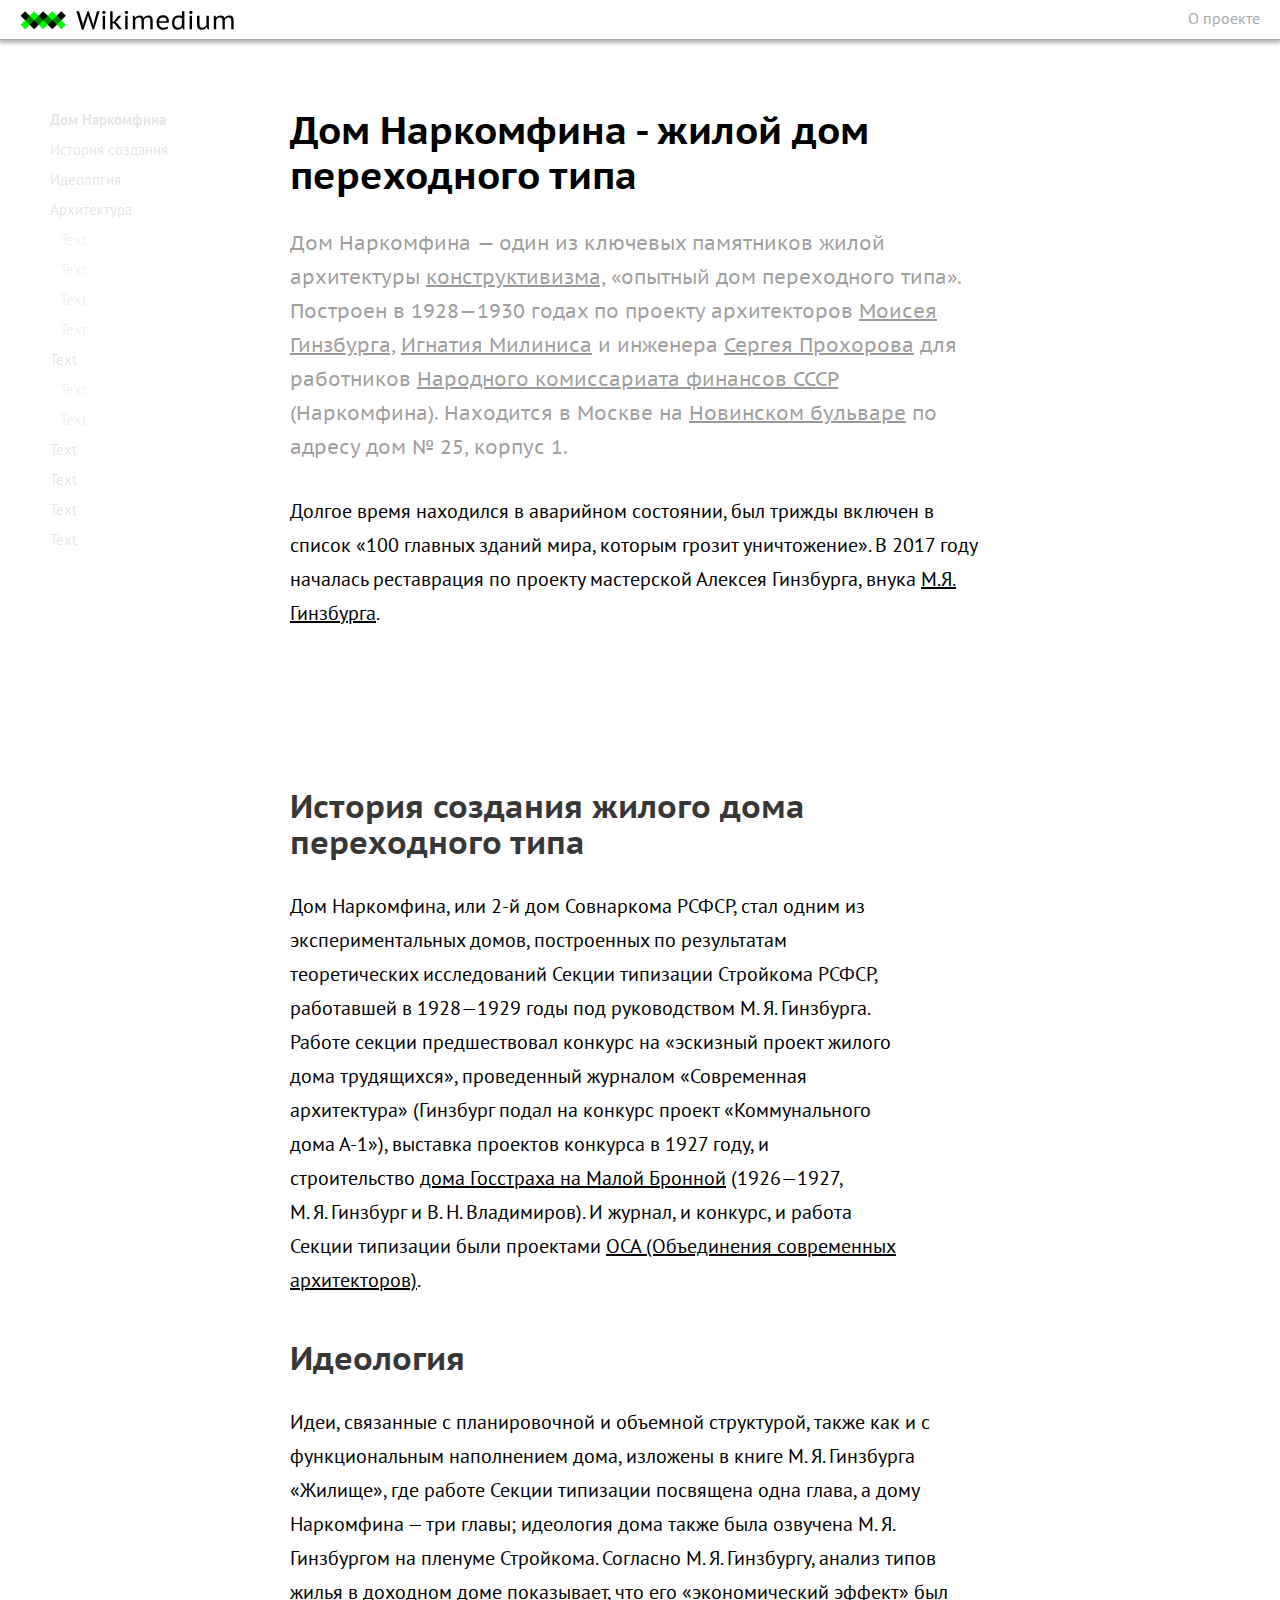
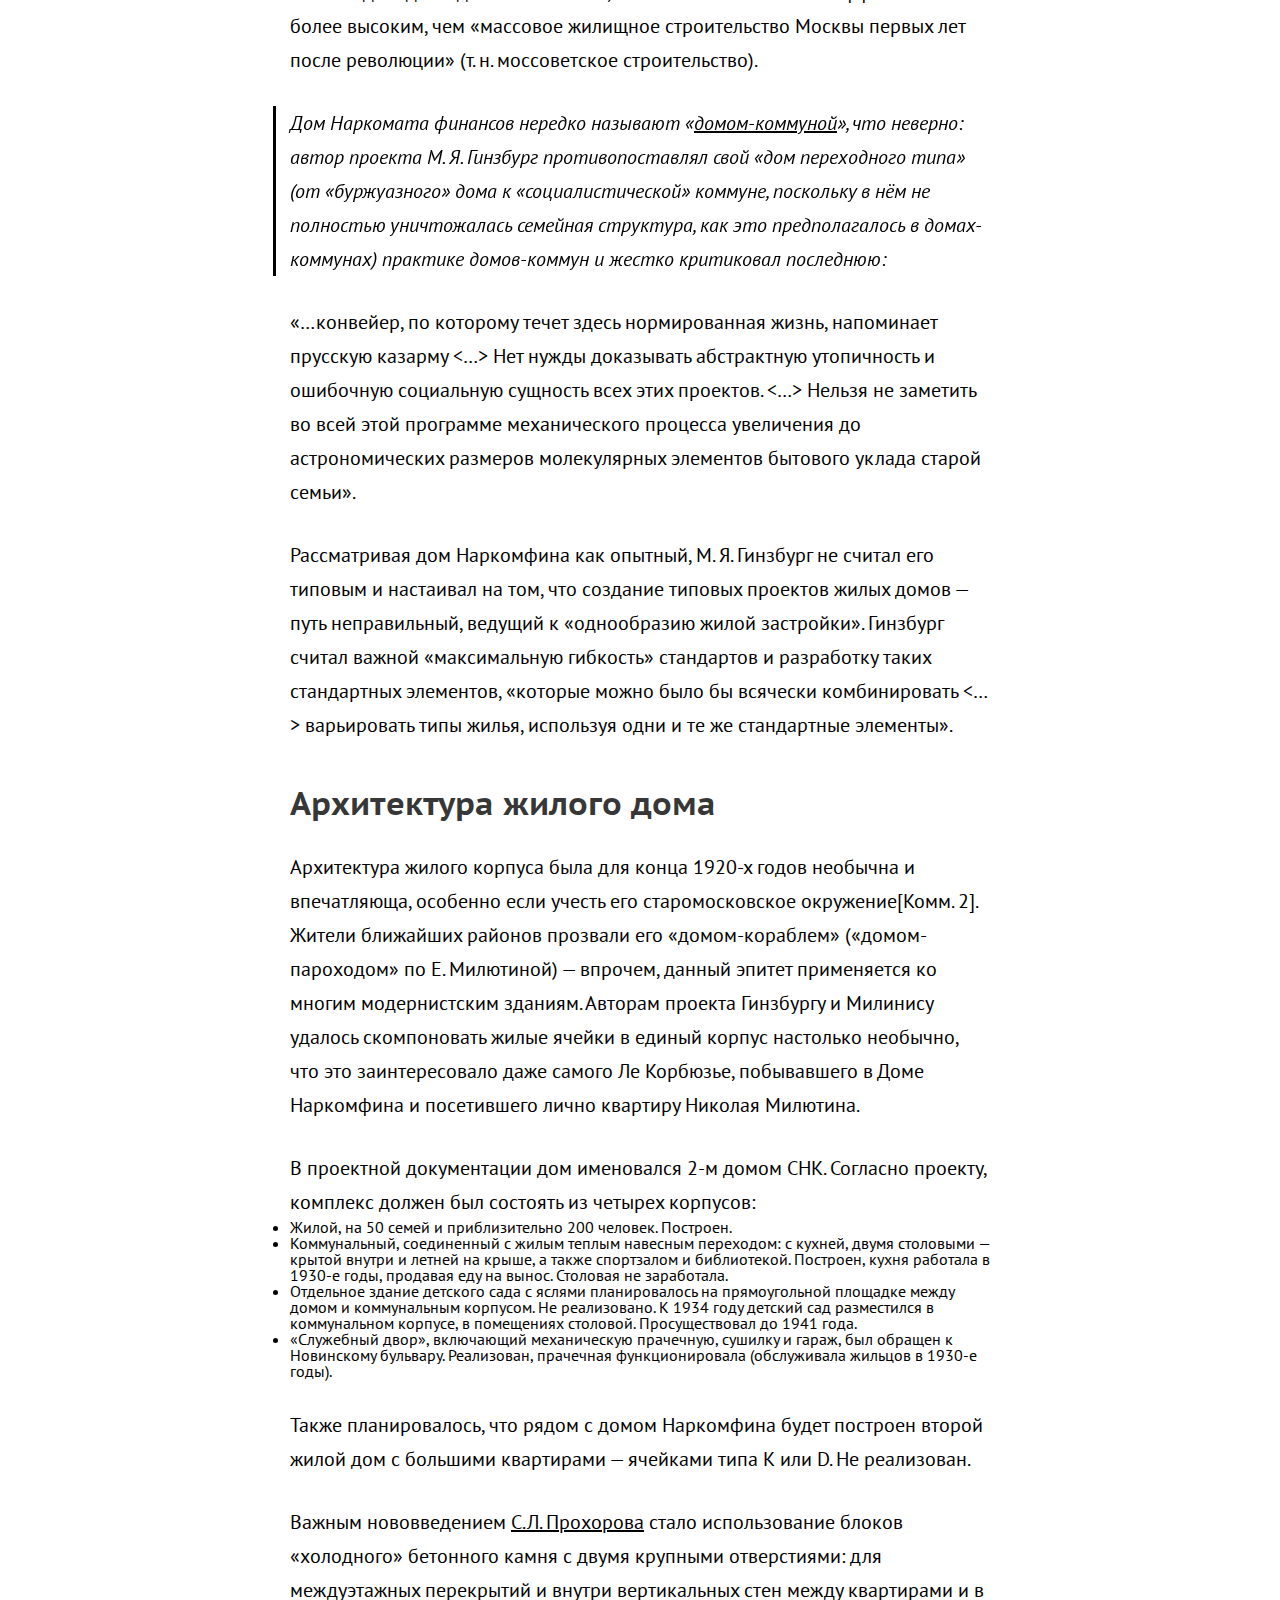
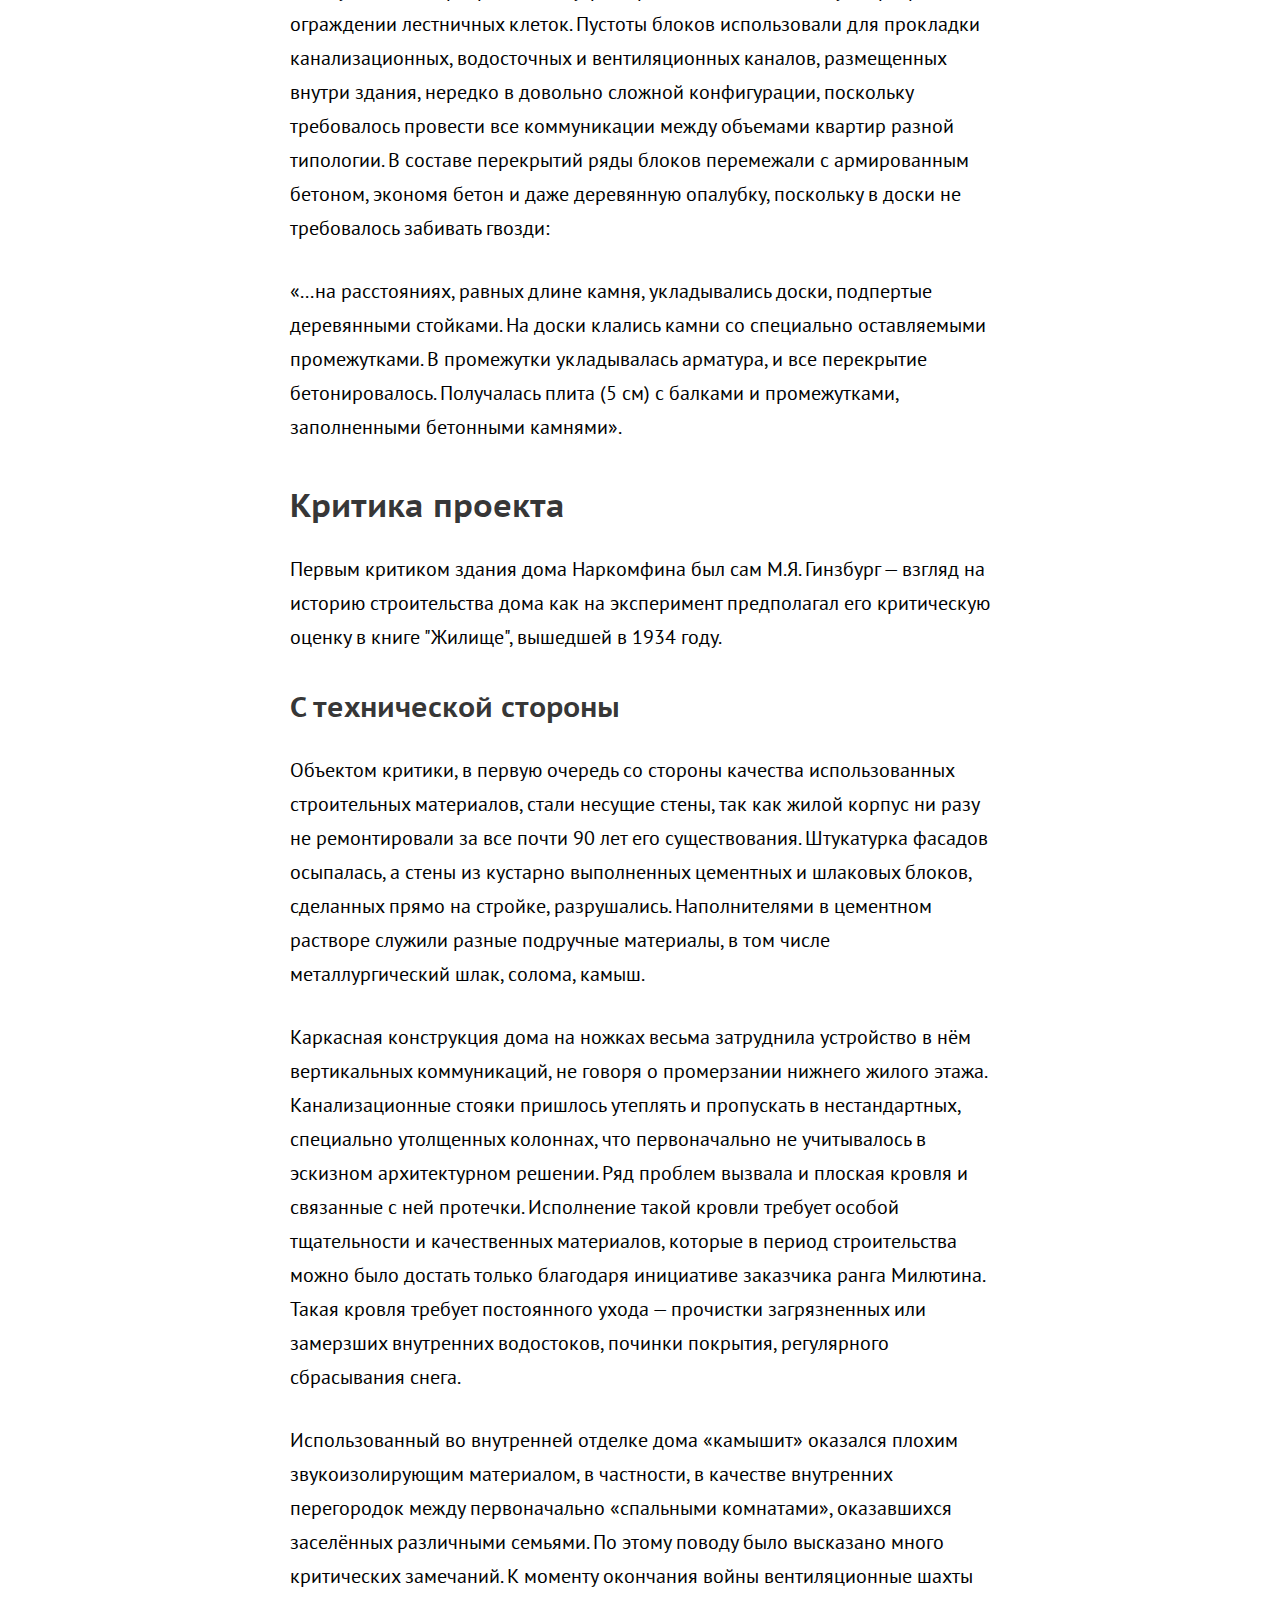
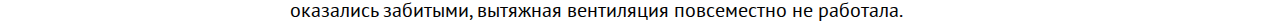
==== commit 76e56823: "update" ====
--- a/index.html
+++ b/index.html
@@ -2,15 +2,34 @@
 <html lang="en" dir="ltr">
   <head>
     <meta charset="utf-8">
+    <meta name="author" content="">
     <link rel="stylesheet" href="stylesheets/style.css">
+    <script src="javascripts/jquery-3.5.1.js" charset="utf-8"></script>
     <title>Дом Наркомфина</title>
+    <script type="text/javascript">
+    $(function() {
+      $('.sidebar a').each(function() {
+        $(this).on('click', function(e) {
+          e.preventDefault();
+          var scrollTo = $(this).attr('href');
+          var whitespace = scrollTo == '#s1' ? 70 : 30;
+          $('html,body').animate({
+            scrollTop: $(scrollTo).offset().top - whitespace
+          }, 2000);
+        });
+      });
+      });
+    </script>
   </head>
   <body>
-
-    <nav>
-      <p>Дом Наркомфина</p>
+    <div class="menubar">
+      <a href="#"><img src="images/logo.svg" alt=""></a>
+      <a href="#">О проекте</a>
+    </div>
+    <nav class="sidebar">
+      <p><a href="#s1">Дом Наркомфина</a></p>
       <ul>
-        <li><a href="">История создания</a></li>
+        <li><a href="#s2">История создания</a></li>
         <li><a href="">Идеология</a></li>
         <li><a href="">Архитектура</a></li>
         <ul>
@@ -31,14 +50,14 @@
       </ul>
     </nav>
     <article>
-      <h1>Дом Наркомфина - жилой дом переходного типа</h1>
+      <h1 id="s1">Дом Наркомфина - жилой дом переходного типа</h1>
       <p> <strong>Дом Наркомфина </strong>— один из ключевых памятников жилой  архитектуры <a href="https://ru.wikipedia.org/wiki/Конструктивизм_(искусство)">конструктивизма,</a> «опытный дом переходного типа».  Построен в 1928—1930 годах по проекту архитекторов <a href="https://ru.wikipedia.org/wiki/Гинзбург,_Моисей_Яковлевич"> Моисея Гинзбурга,</a> <a href="https://ru.wikipedia.org/wiki/Милинис,_Игнатий_Францевич">Игнатия Милиниса</a> и инженера <a href="https://ru.wikipedia.org/wiki/Прохоров,_Сергей_Львович">Сергея Прохорова</a> для  работников <a href="https://ru.wikipedia.org/wiki/Народный_комиссариат_финансов_СССР">Народного комиссариата финансов СССР</a> (Наркомфина). Находится в Москве на <a href="https://ru.wikipedia.org/wiki/Новинский_бульвар">Новинском бульваре</a> по адресу дом № 25, корпус 1.</p>
 
       <p>Долгое время находился в аварийном состоянии, был трижды включен в список «100 главных зданий мира, которым грозит уничтожение». В 2017 году началась реставрация по проекту мастерской Алексея Гинзбурга, внука <a href="https://ru.wikipedia.org/wiki/Гинзбург,_Моисей_Яковлевич">М.Я. Гинзбурга</a>.</p>
 
       <img src="https://b1.m24.ru/c/1250458.jpg" alt="">
 
-                <h2>История создания жилого дома <br> переходного типа</h2>
+                <h2 id="s2">История создания жилого дома <br> переходного типа</h2>
                 <p>Дом Наркомфина, или 2-й дом Совнаркома РСФСР, стал одним из <br> экспериментальных домов, построенных по результатам  <br> теоретических исследований Секции типизации Стройкома РСФСР, <br> работавшей в 1928—1929 годы под руководством М. Я. Гинзбурга.  <br> Работе секции предшествовал конкурс на «эскизный проект жилого <br> дома трудящихся», проведенный журналом «Современная <br> архитектура» (Гинзбург подал на конкурс проект «Коммунального <br> дома А-1»), выставка проектов конкурса в 1927 году, и <br> строительство <a href="https://ru.wikipedia.org/wiki/Жилой_дом_Госстраха_на_Малой_Бронной">дома Госстраха на Малой Бронной</a> (1926—1927, <br> М. Я. Гинзбург и В. Н. Владимиров). И журнал, и конкурс, и работа <br> Секции типизации были проектами <a href="https://ru.wikipedia.org/wiki/Объединение_современных_архитекторов">ОСА (Объединения современных <br> архитекторов)</a>.</p>
 
                 <h2>Идеология</h2>
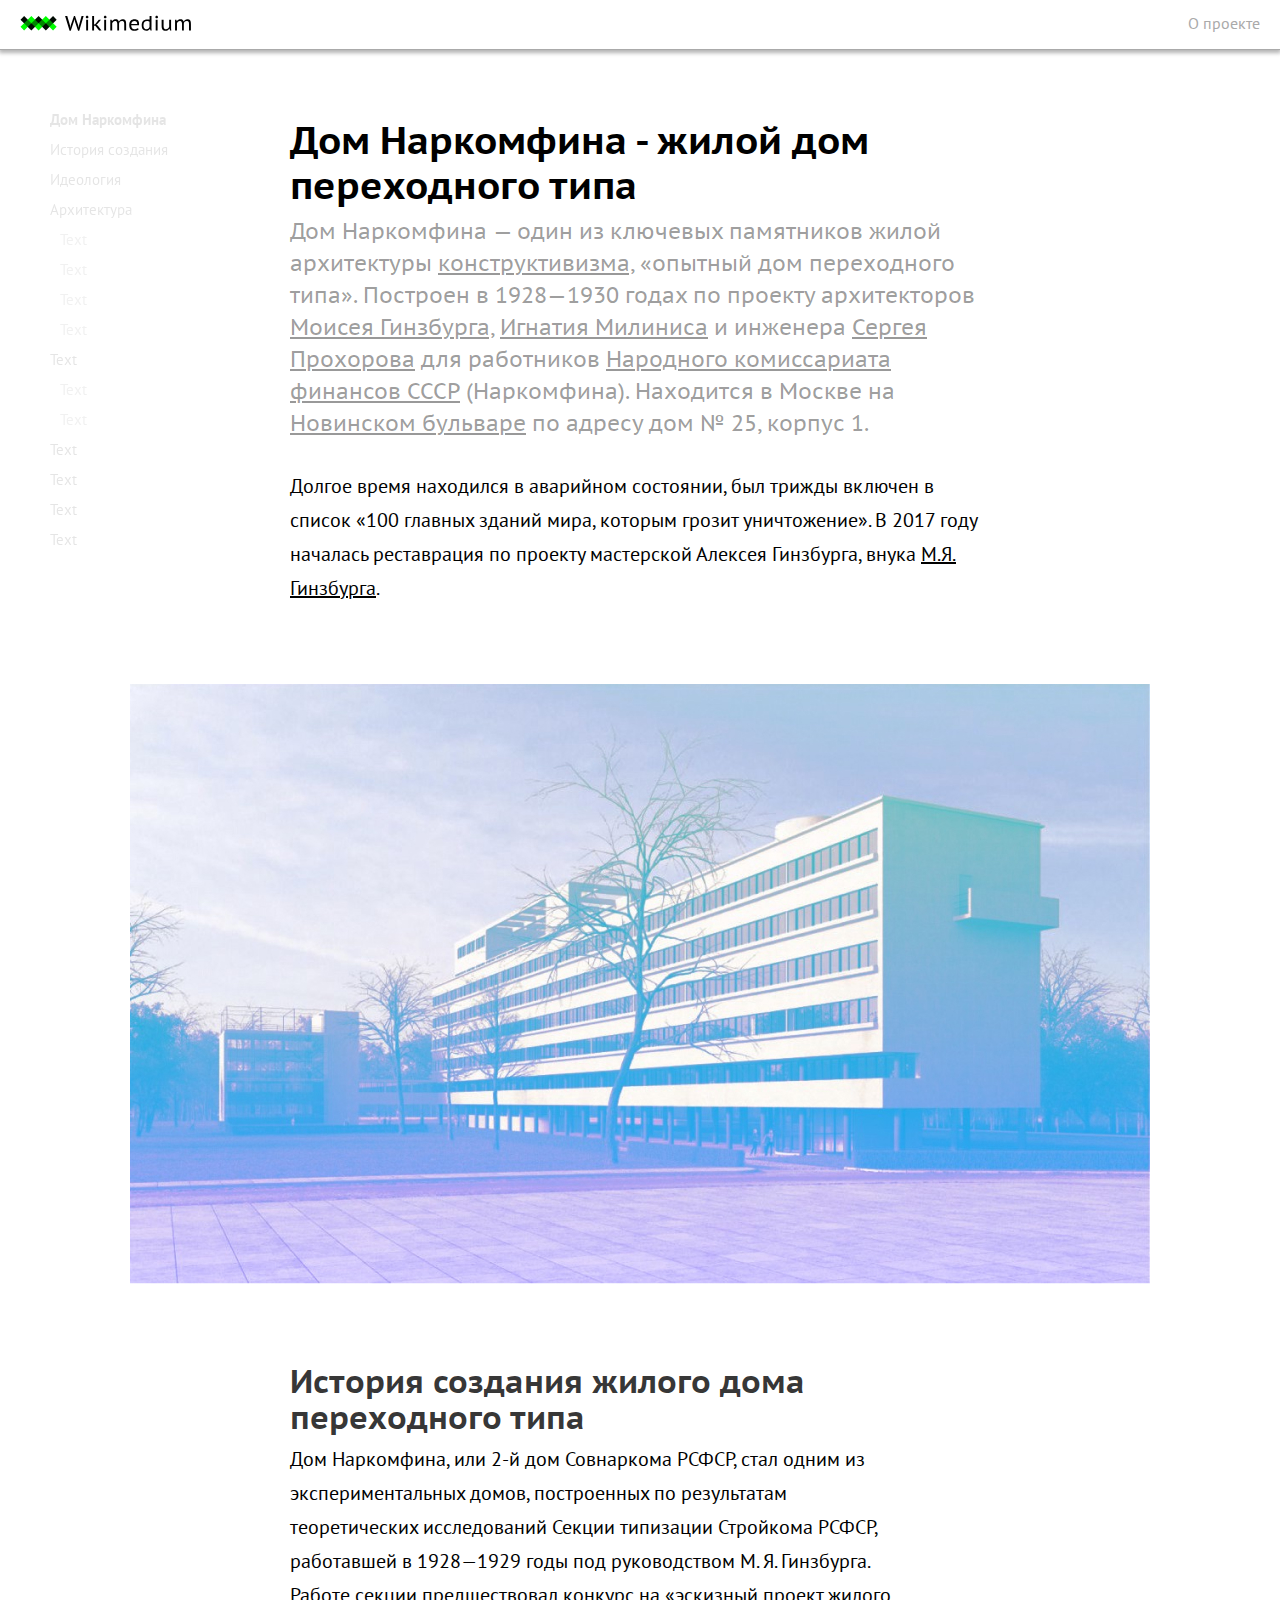
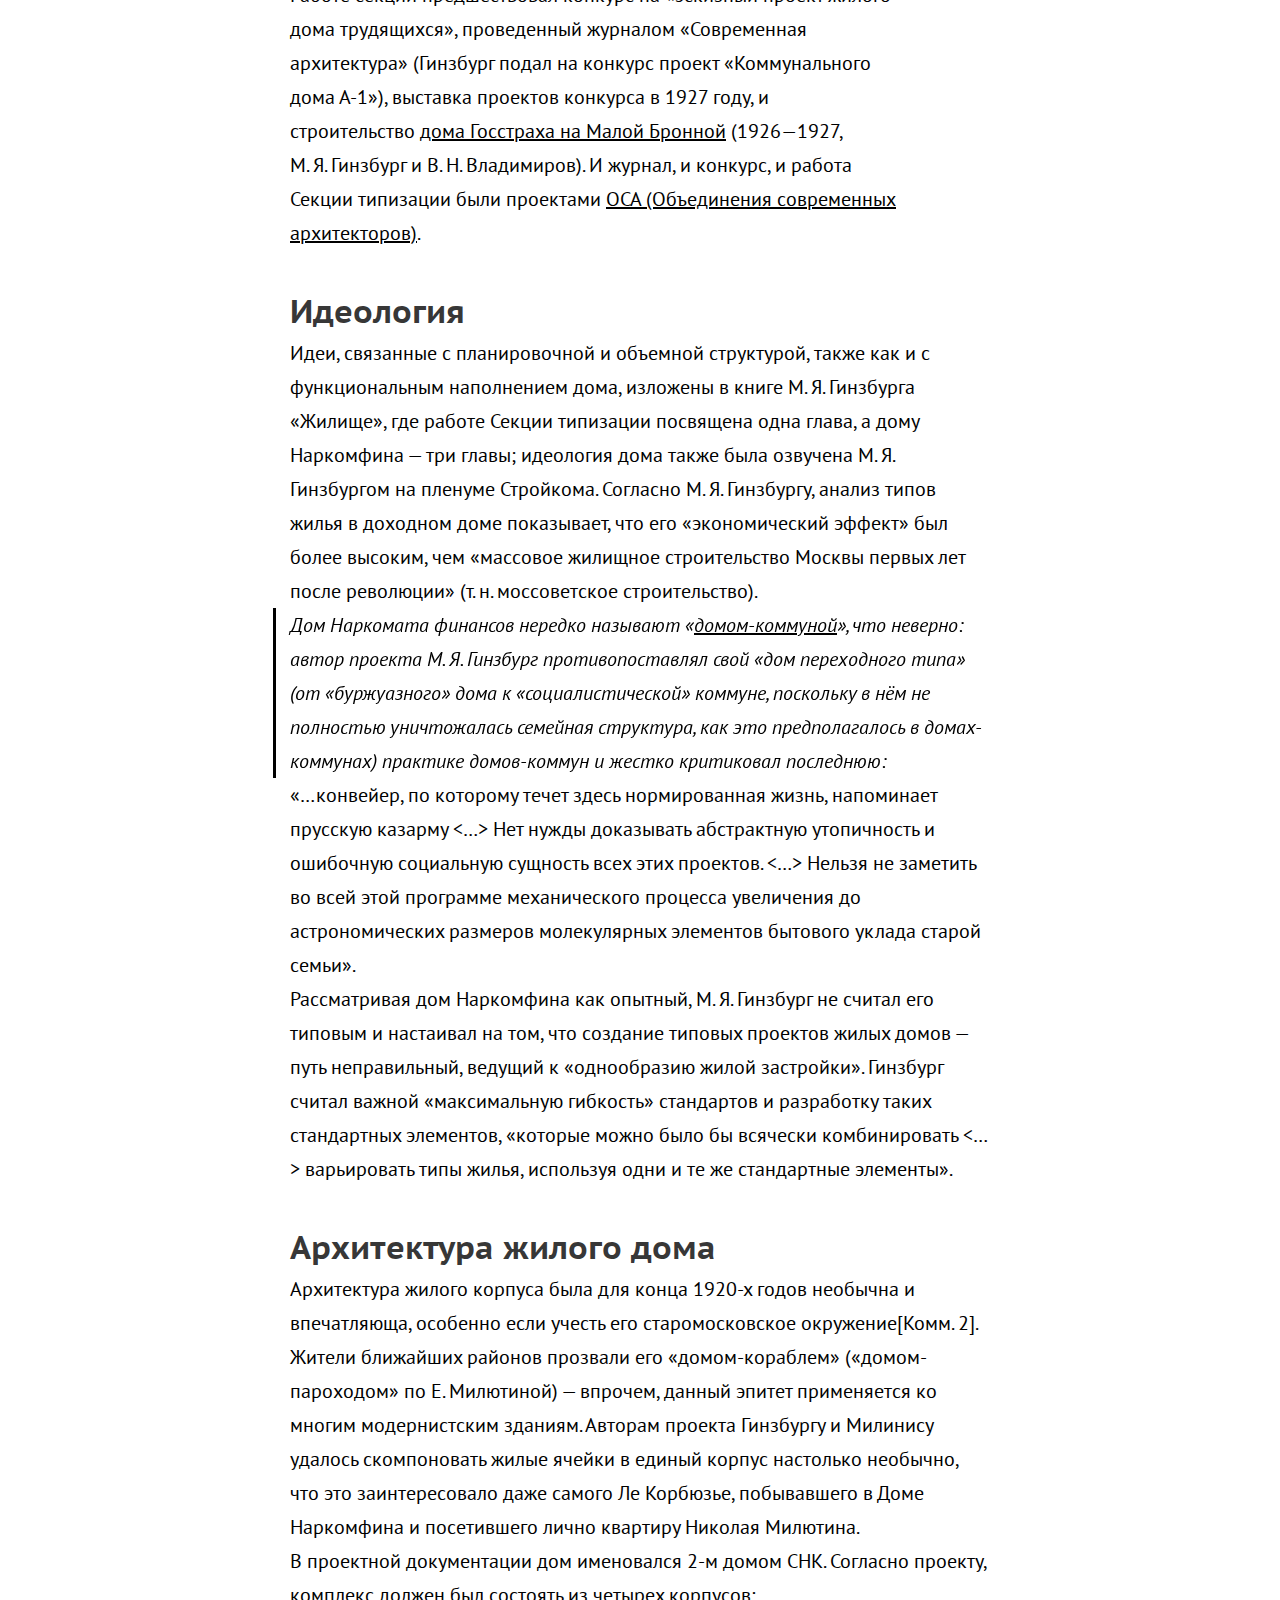
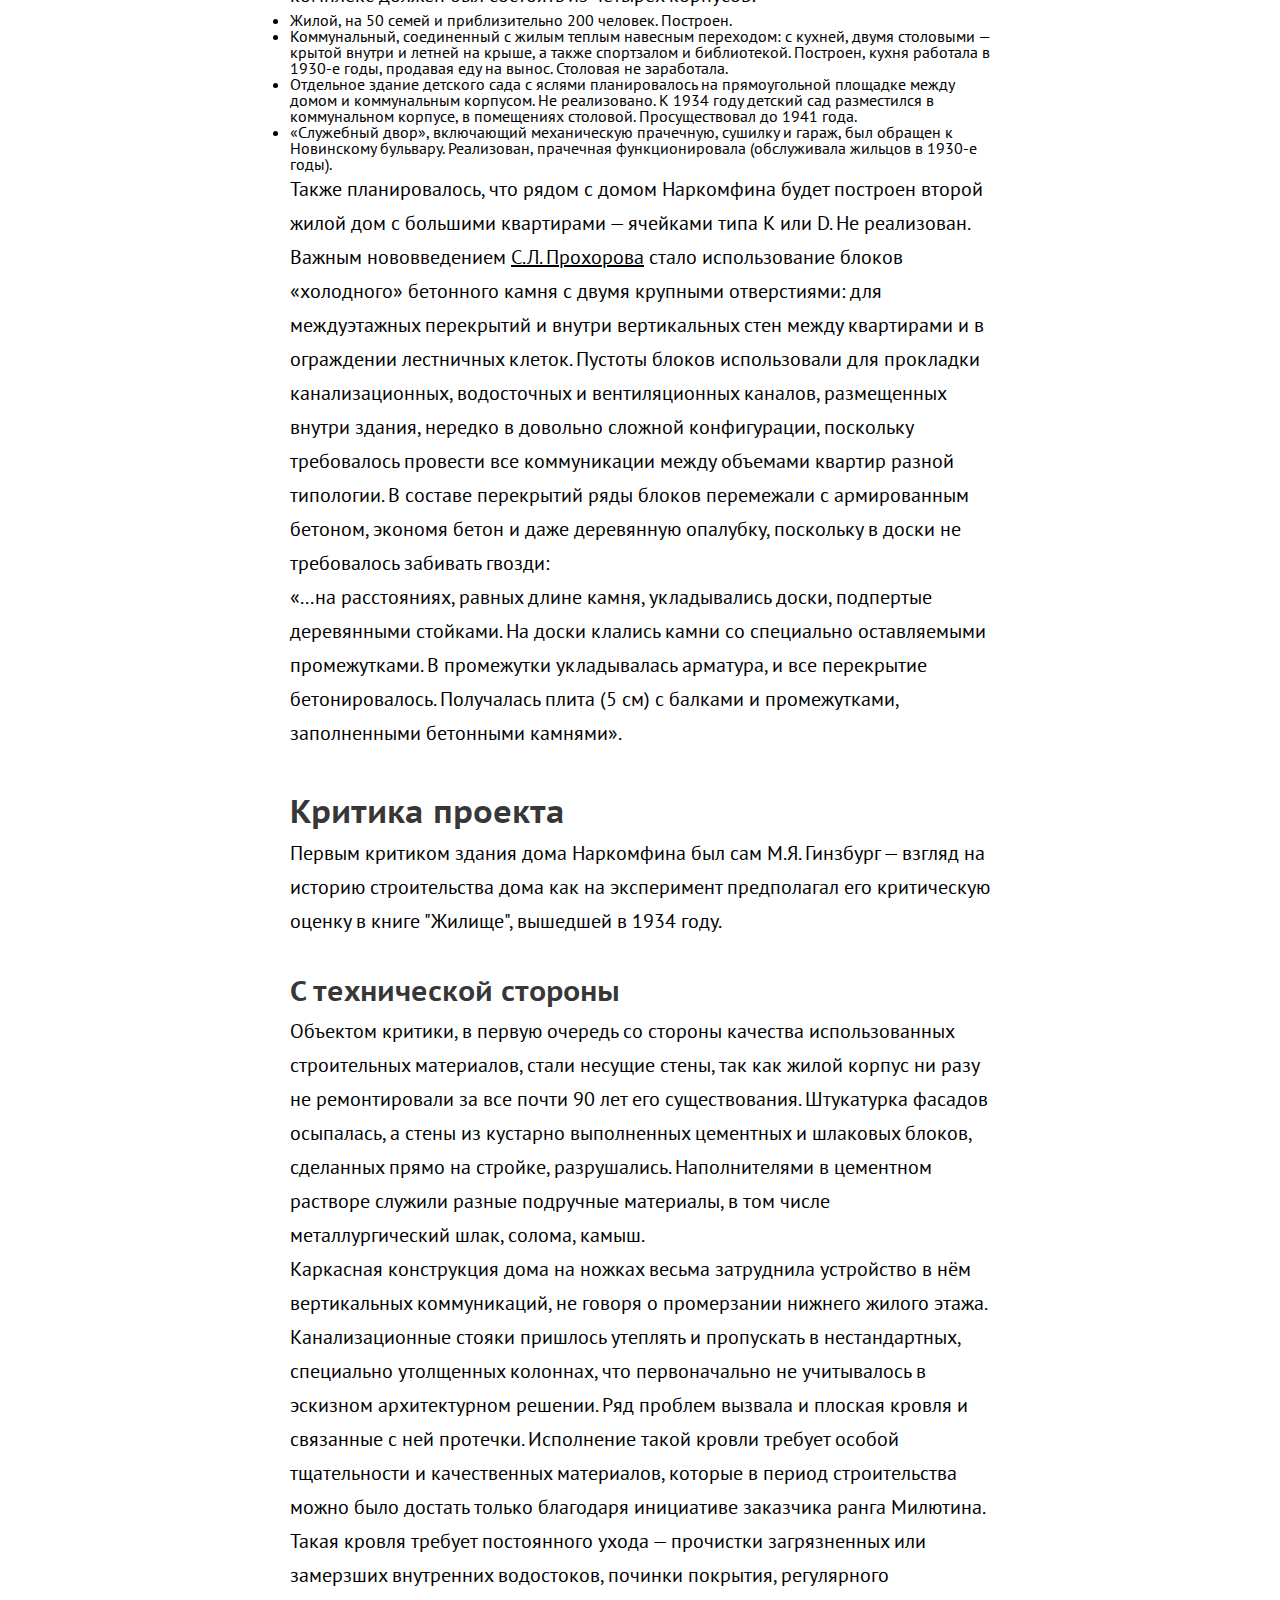
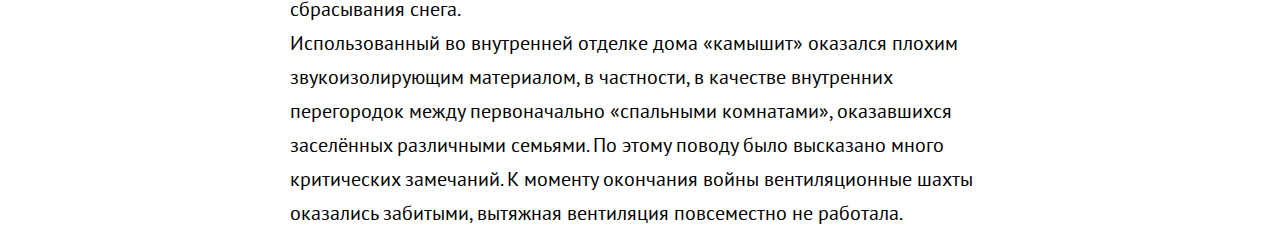
==== commit 16032c1f: "0610" ====
--- a/index.html
+++ b/index.html
@@ -12,10 +12,10 @@
         $(this).on('click', function(e) {
           e.preventDefault();
           var scrollTo = $(this).attr('href');
-          var whitespace = scrollTo == '#s1' ? 70 : 30;
+          var whitespace = scrollTo == '#s1' ? 120 : 30;
           $('html,body').animate({
             scrollTop: $(scrollTo).offset().top - whitespace
-          }, 2000);
+          }, 1000);
         });
       });
       });
@@ -23,8 +23,8 @@
   </head>
   <body>
     <div class="menubar">
-      <a href="#"><img src="images/logo.svg" alt=""></a>
-      <a href="#">О проекте</a>
+      <a href="index.html"><img src="images/logo.svg" alt=""></a>
+      <a href="about.html">О проекте</a>
     </div>
     <nav class="sidebar">
       <p><a href="#s1">Дом Наркомфина</a></p>
@@ -55,7 +55,7 @@
 
       <p>Долгое время находился в аварийном состоянии, был трижды включен в список «100 главных зданий мира, которым грозит уничтожение». В 2017 году началась реставрация по проекту мастерской Алексея Гинзбурга, внука <a href="https://ru.wikipedia.org/wiki/Гинзбург,_Моисей_Яковлевич">М.Я. Гинзбурга</a>.</p>
 
-      <img src="https://b1.m24.ru/c/1250458.jpg" alt="">
+      <img src="images/narkomfin 1.jpg" alt="">
 
                 <h2 id="s2">История создания жилого дома <br> переходного типа</h2>
                 <p>Дом Наркомфина, или 2-й дом Совнаркома РСФСР, стал одним из <br> экспериментальных домов, построенных по результатам  <br> теоретических исследований Секции типизации Стройкома РСФСР, <br> работавшей в 1928—1929 годы под руководством М. Я. Гинзбурга.  <br> Работе секции предшествовал конкурс на «эскизный проект жилого <br> дома трудящихся», проведенный журналом «Современная <br> архитектура» (Гинзбург подал на конкурс проект «Коммунального <br> дома А-1»), выставка проектов конкурса в 1927 году, и <br> строительство <a href="https://ru.wikipedia.org/wiki/Жилой_дом_Госстраха_на_Малой_Бронной">дома Госстраха на Малой Бронной</a> (1926—1927, <br> М. Я. Гинзбург и В. Н. Владимиров). И журнал, и конкурс, и работа <br> Секции типизации были проектами <a href="https://ru.wikipedia.org/wiki/Объединение_современных_архитекторов">ОСА (Объединения современных <br> архитекторов)</a>.</p>
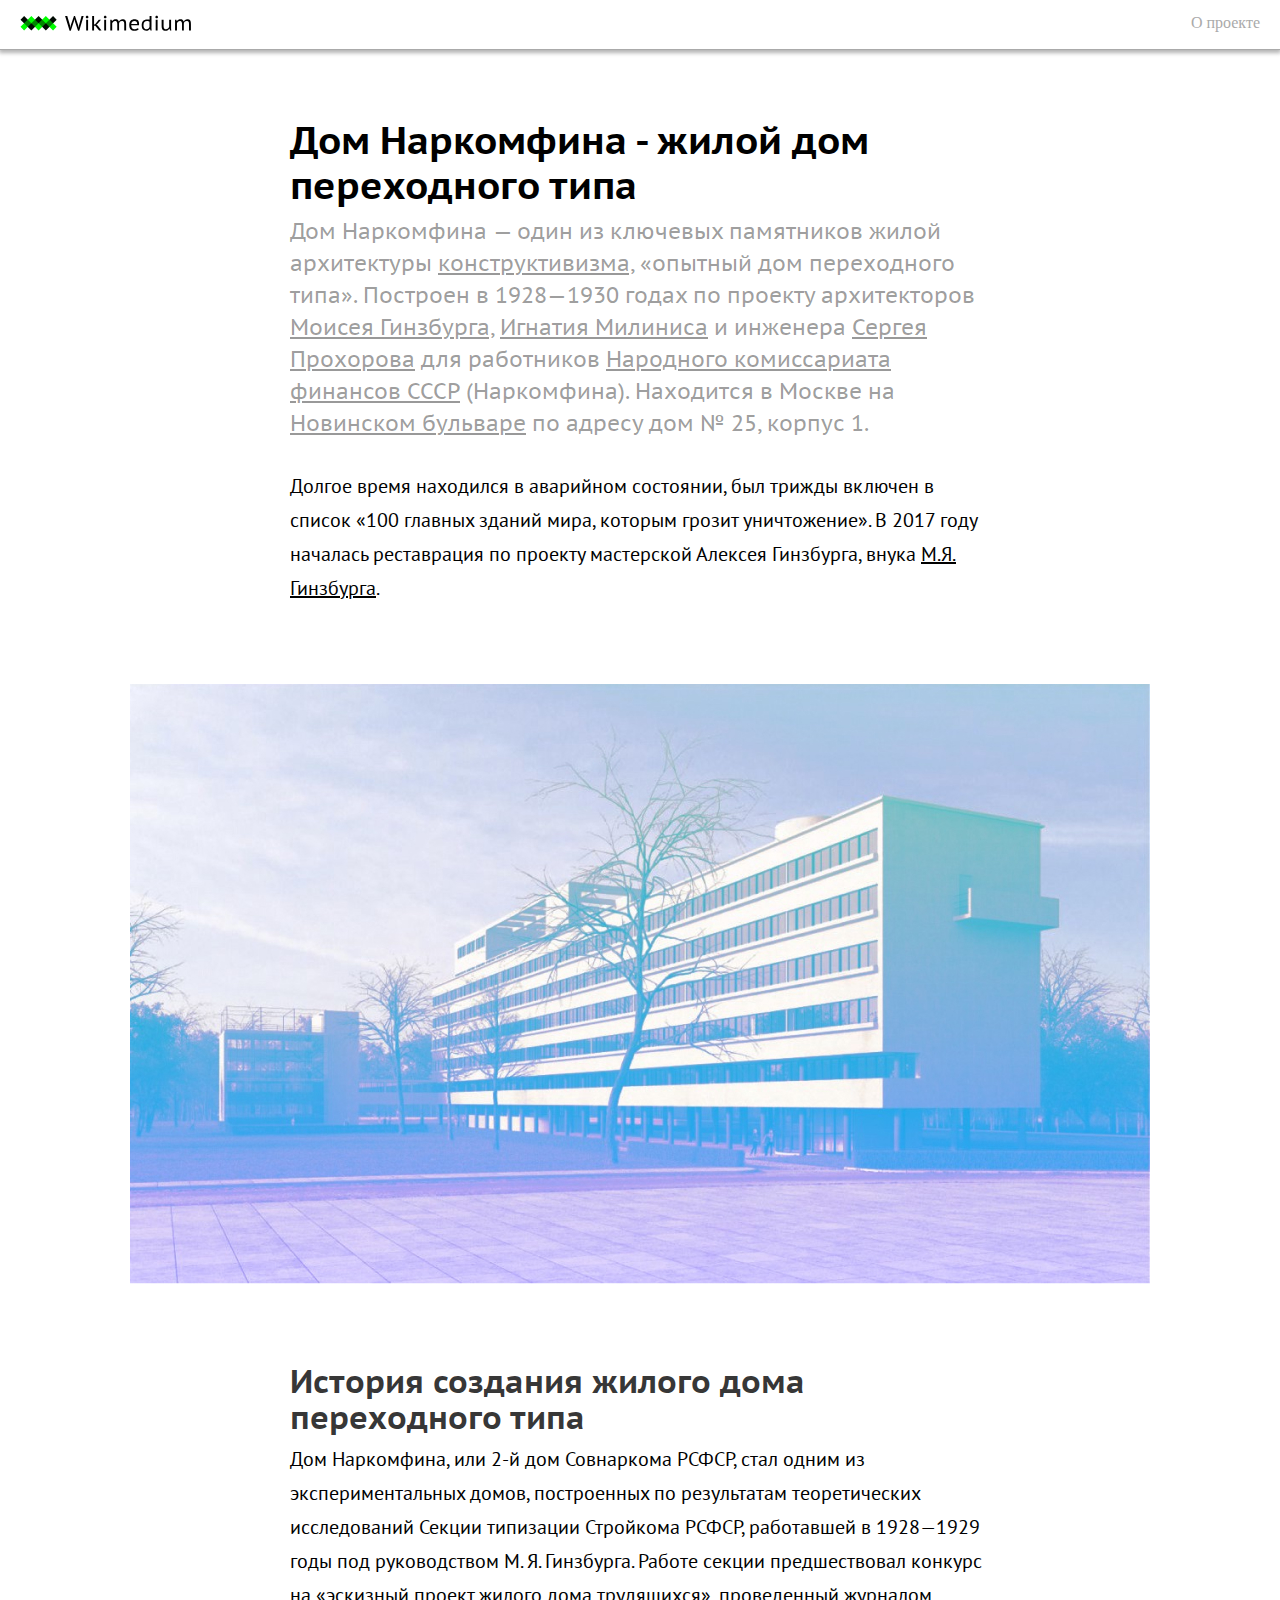
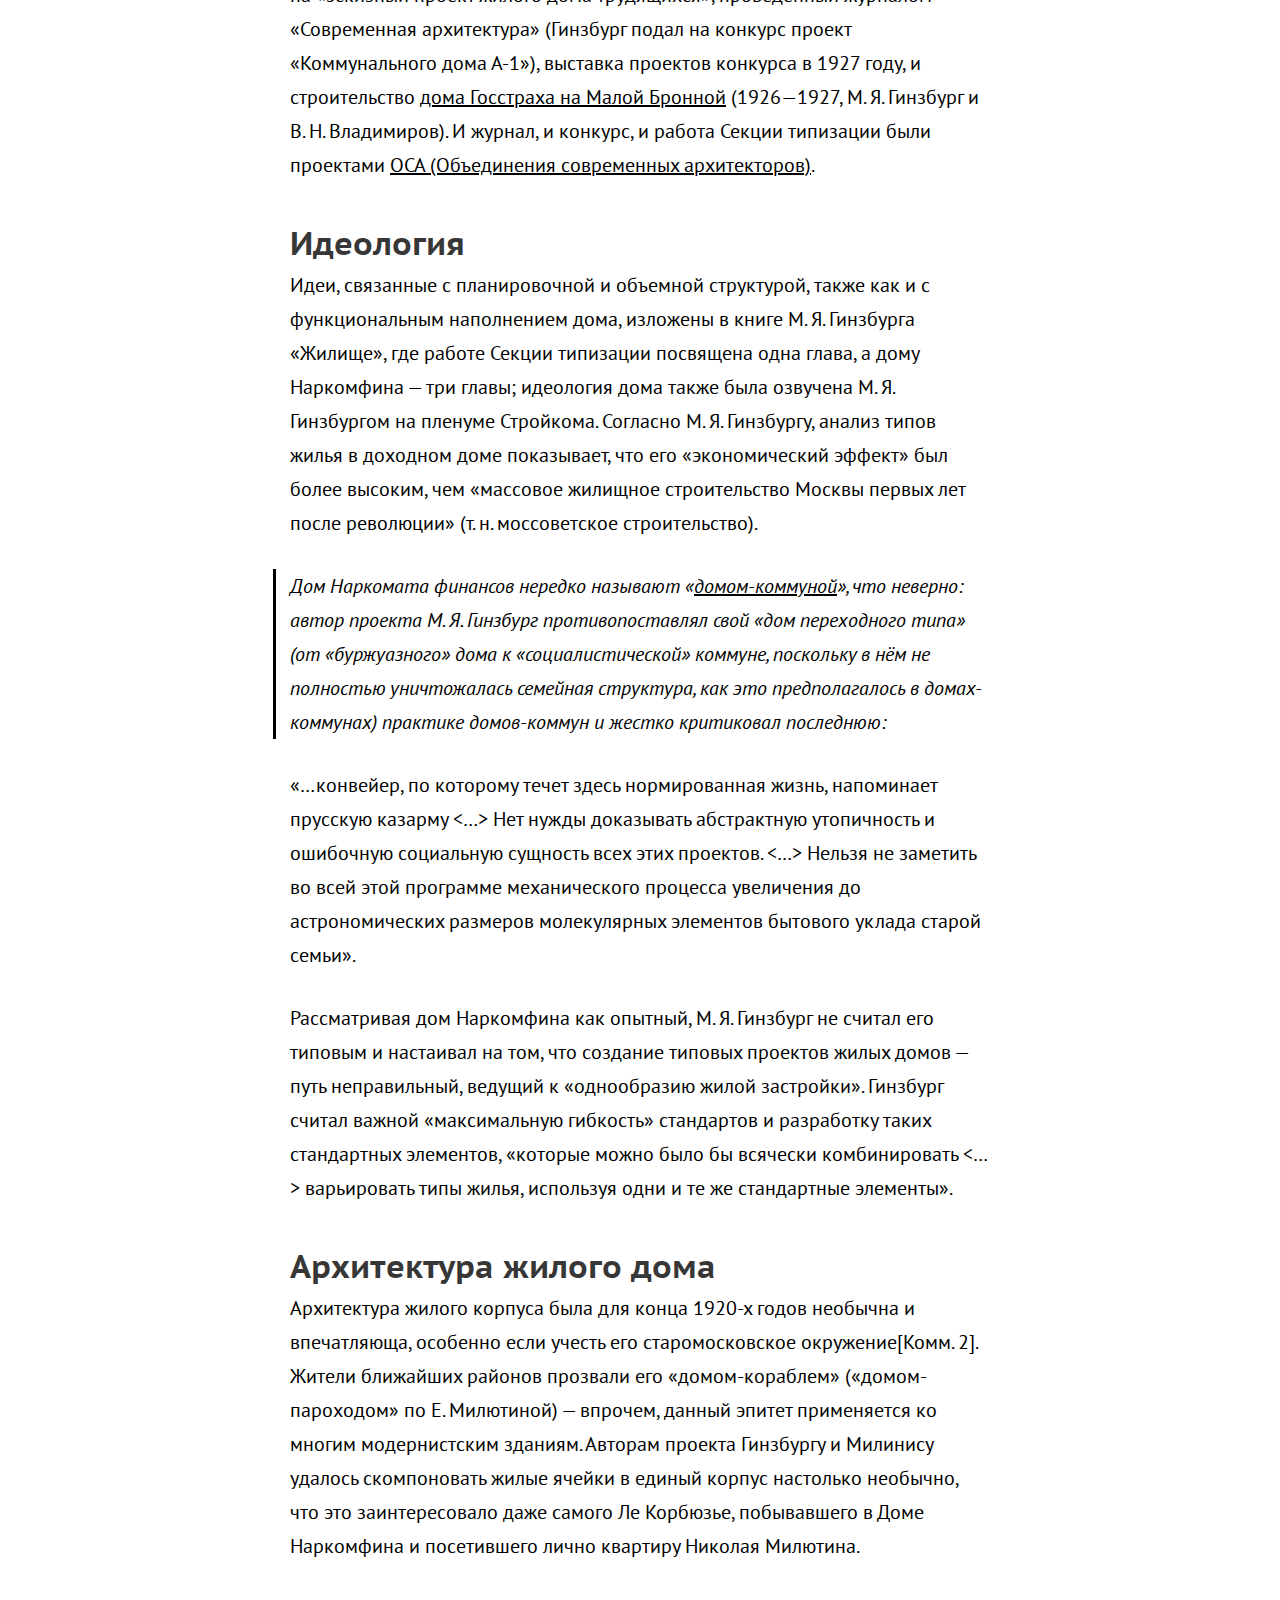
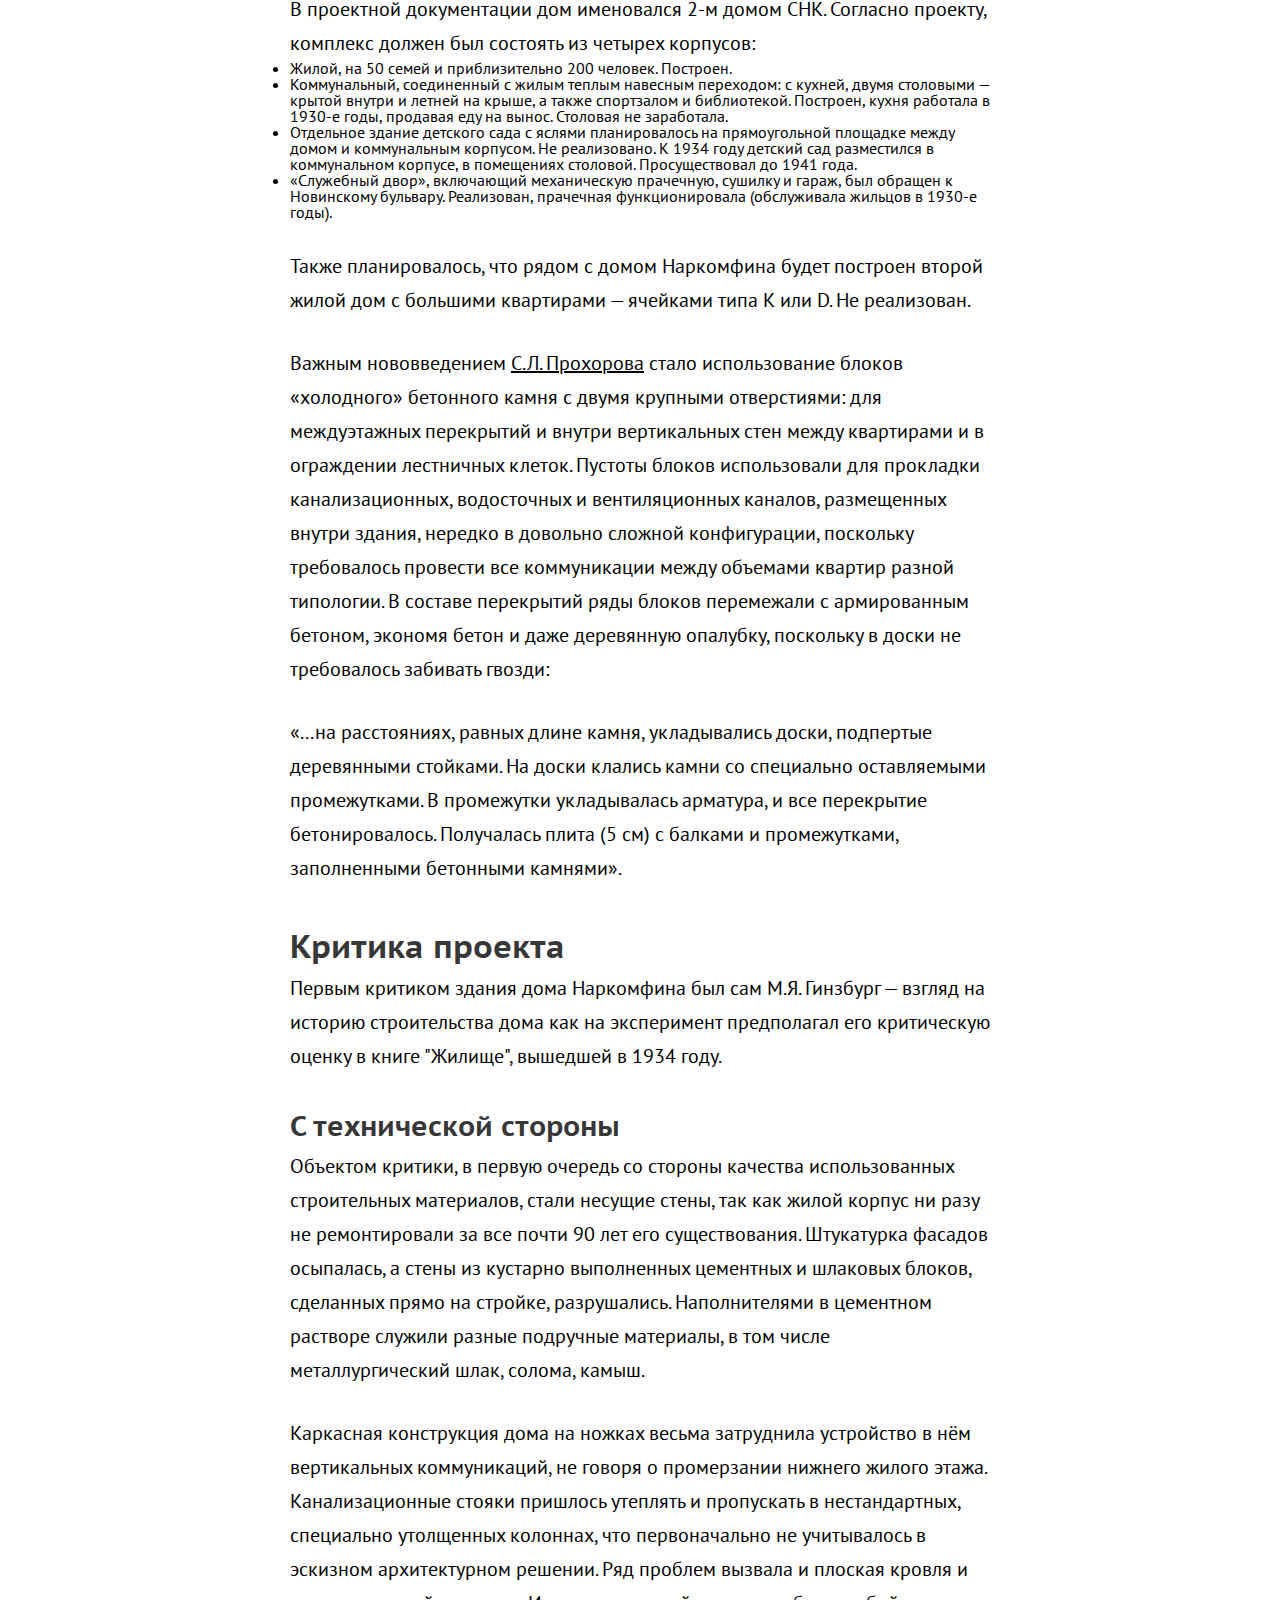
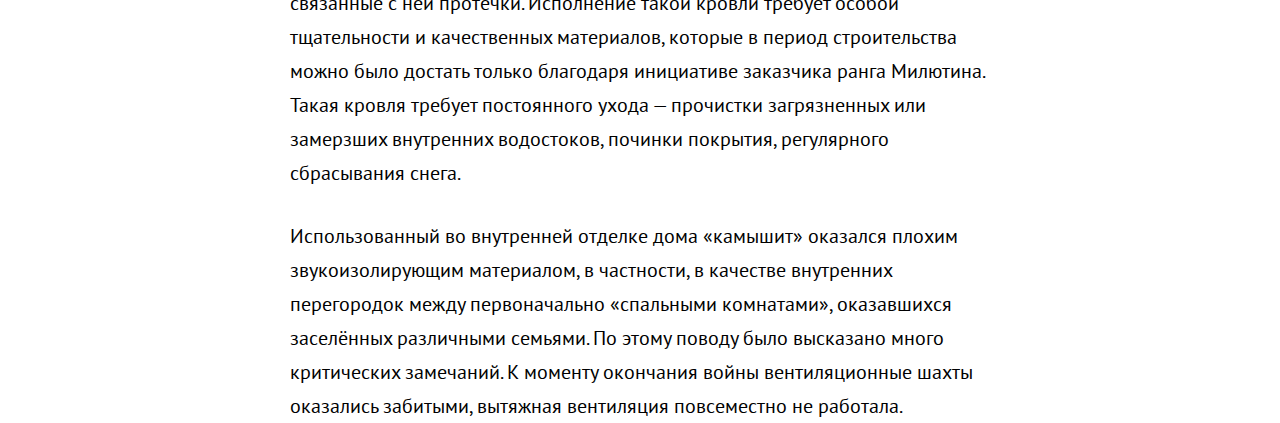
==== commit 33a898fb: "responsive" ====
--- a/index.html
+++ b/index.html
@@ -1,8 +1,11 @@
 <!DOCTYPE html>
 <html lang="en" dir="ltr">
   <head>
+    <meta name="viewport" content="width=device-width">
     <meta charset="utf-8">
     <meta name="author" content="">
+    <link rel="icon" type="image/x-icon" href="images/favicon.ico" />
+    <link rel="icon" type="image/png" href="images/favicon.png" />
     <link rel="stylesheet" href="stylesheets/style.css">
     <script src="javascripts/jquery-3.5.1.js" charset="utf-8"></script>
     <title>Дом Наркомфина</title>
@@ -57,8 +60,8 @@
 
       <img src="images/narkomfin 1.jpg" alt="">
 
-                <h2 id="s2">История создания жилого дома <br> переходного типа</h2>
-                <p>Дом Наркомфина, или 2-й дом Совнаркома РСФСР, стал одним из <br> экспериментальных домов, построенных по результатам  <br> теоретических исследований Секции типизации Стройкома РСФСР, <br> работавшей в 1928—1929 годы под руководством М. Я. Гинзбурга.  <br> Работе секции предшествовал конкурс на «эскизный проект жилого <br> дома трудящихся», проведенный журналом «Современная <br> архитектура» (Гинзбург подал на конкурс проект «Коммунального <br> дома А-1»), выставка проектов конкурса в 1927 году, и <br> строительство <a href="https://ru.wikipedia.org/wiki/Жилой_дом_Госстраха_на_Малой_Бронной">дома Госстраха на Малой Бронной</a> (1926—1927, <br> М. Я. Гинзбург и В. Н. Владимиров). И журнал, и конкурс, и работа <br> Секции типизации были проектами <a href="https://ru.wikipedia.org/wiki/Объединение_современных_архитекторов">ОСА (Объединения современных <br> архитекторов)</a>.</p>
+                <h2 id="s2">История создания жилого дома переходного типа</h2>
+                <p>Дом Наркомфина, или 2-й дом Совнаркома РСФСР, стал одним из экспериментальных домов, построенных по результатам  теоретических исследований Секции типизации Стройкома РСФСР, работавшей в 1928—1929 годы под руководством М. Я. Гинзбурга.  Работе секции предшествовал конкурс на «эскизный проект жилого дома трудящихся», проведенный журналом «Современная архитектура» (Гинзбург подал на конкурс проект «Коммунального дома А-1»), выставка проектов конкурса в 1927 году, и строительство <a href="https://ru.wikipedia.org/wiki/Жилой_дом_Госстраха_на_Малой_Бронной">дома Госстраха на Малой Бронной</a> (1926—1927, М. Я. Гинзбург и В. Н. Владимиров). И журнал, и конкурс, и работа Секции типизации были проектами <a href="https://ru.wikipedia.org/wiki/Объединение_современных_архитекторов">ОСА (Объединения современных архитекторов)</a>.</p>
 
                 <h2>Идеология</h2>
 
--- a/stylesheets/style.css
+++ b/stylesheets/style.css
@@ -3,3 +3,4 @@
 @import 'layout.css';
 @import "sidebar.css";
 @import "content.css";
+@import "responsive.css";
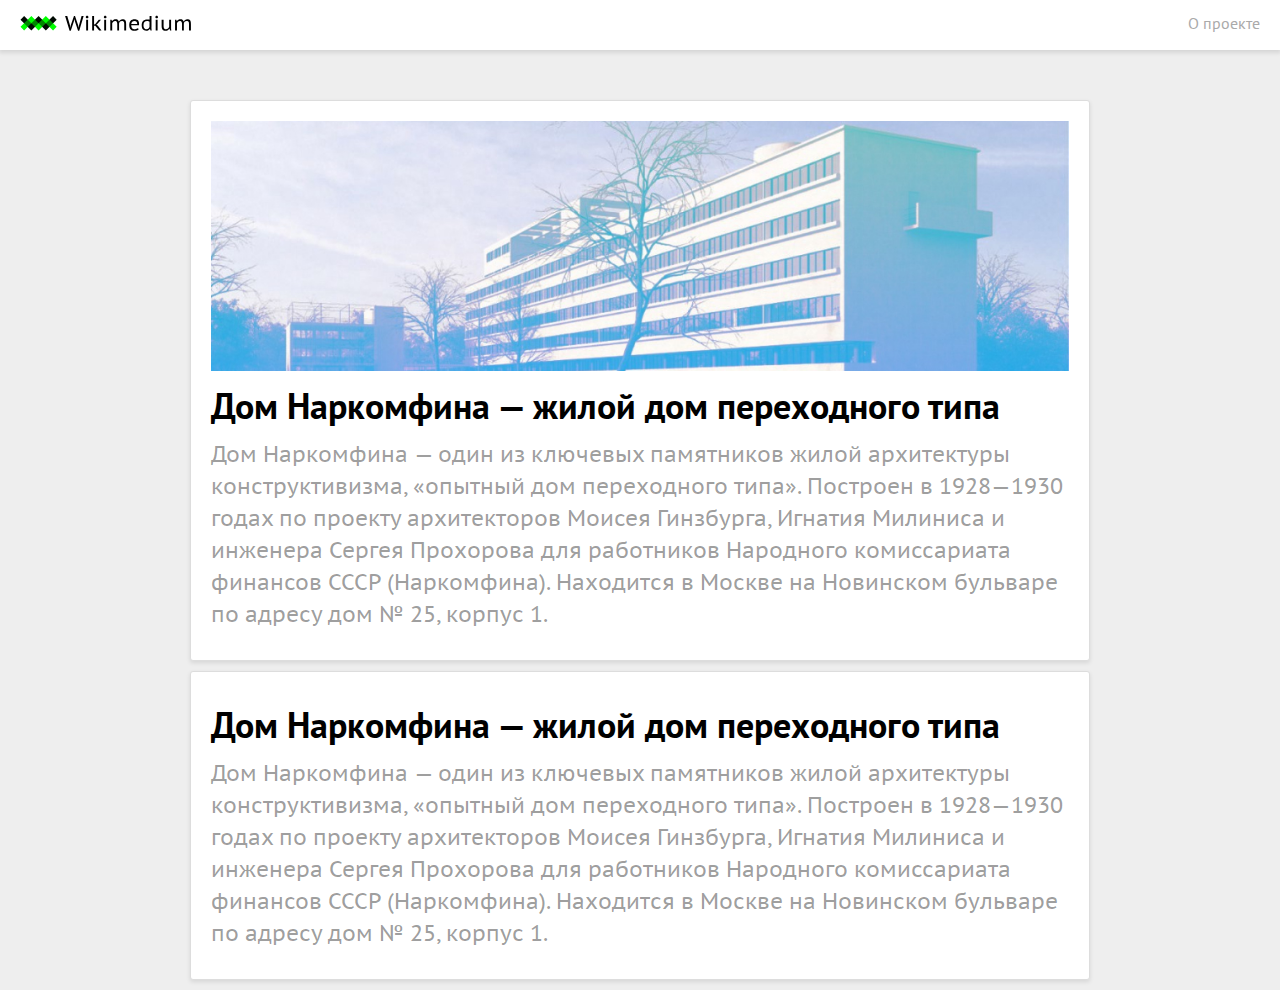
==== commit 105e56f0: "new index" ====
--- a/index.html
+++ b/index.html
@@ -1,102 +1,38 @@
 <!DOCTYPE html>
 <html lang="en" dir="ltr">
   <head>
+    <meta charset="utf-8">
+    <link rel="stylesheet" href="stylesheets/style.css">
     <meta name="viewport" content="width=device-width">
-    <meta charset="utf-8">
-    <meta name="author" content="">
+    <meta property="og:type" content="article">
+    <meta property="og:url" content="https://m1d45.github.io/">
+    <meta property="og:title" content="Wikimedium — Главная страница">
+    <meta property="og:description" content="Учебный проект по HTML/CSS">
+    <meta property="og:image" content="https://m1d45.github.io/Wikimedium_b20dz06b/images/narkomfin%201.jpg">
     <link rel="icon" type="image/x-icon" href="images/favicon.ico" />
     <link rel="icon" type="image/png" href="images/favicon.png" />
-    <link rel="stylesheet" href="stylesheets/style.css">
-    <script src="javascripts/jquery-3.5.1.js" charset="utf-8"></script>
-    <title>Дом Наркомфина</title>
-    <script type="text/javascript">
-    $(function() {
-      $('.sidebar a').each(function() {
-        $(this).on('click', function(e) {
-          e.preventDefault();
-          var scrollTo = $(this).attr('href');
-          var whitespace = scrollTo == '#s1' ? 120 : 30;
-          $('html,body').animate({
-            scrollTop: $(scrollTo).offset().top - whitespace
-          }, 1000);
-        });
-      });
-      });
-    </script>
+    <title>Wikimedium</title>
+    <style media="screen">
+      body {
+        background: #eee;
+      }
+    </style>
   </head>
   <body>
     <div class="menubar">
       <a href="index.html"><img src="images/logo.svg" alt=""></a>
       <a href="about.html">О проекте</a>
     </div>
-    <nav class="sidebar">
-      <p><a href="#s1">Дом Наркомфина</a></p>
-      <ul>
-        <li><a href="#s2">История создания</a></li>
-        <li><a href="">Идеология</a></li>
-        <li><a href="">Архитектура</a></li>
-        <ul>
-          <li><a href="">Text</a></li>
-          <li><a href="">Text</a></li>
-          <li><a href="">Text</a></li>
-          <li><a href="">Text</a></li>
-        </ul>
-        <li><a href="">Text</a></li>
-        <ul>
-          <li><a href="">Text</a></li>
-          <li><a href="">Text</a></li>
-        </ul>
-        <li><a href="">Text</a></li>
-        <li><a href="">Text</a></li>
-        <li><a href="">Text</a></li>
-        <li><a href="">Text</a></li>
-      </ul>
-    </nav>
-    <article>
-      <h1 id="s1">Дом Наркомфина - жилой дом переходного типа</h1>
-      <p> <strong>Дом Наркомфина </strong>— один из ключевых памятников жилой  архитектуры <a href="https://ru.wikipedia.org/wiki/Конструктивизм_(искусство)">конструктивизма,</a> «опытный дом переходного типа».  Построен в 1928—1930 годах по проекту архитекторов <a href="https://ru.wikipedia.org/wiki/Гинзбург,_Моисей_Яковлевич"> Моисея Гинзбурга,</a> <a href="https://ru.wikipedia.org/wiki/Милинис,_Игнатий_Францевич">Игнатия Милиниса</a> и инженера <a href="https://ru.wikipedia.org/wiki/Прохоров,_Сергей_Львович">Сергея Прохорова</a> для  работников <a href="https://ru.wikipedia.org/wiki/Народный_комиссариат_финансов_СССР">Народного комиссариата финансов СССР</a> (Наркомфина). Находится в Москве на <a href="https://ru.wikipedia.org/wiki/Новинский_бульвар">Новинском бульваре</a> по адресу дом № 25, корпус 1.</p>
-
-      <p>Долгое время находился в аварийном состоянии, был трижды включен в список «100 главных зданий мира, которым грозит уничтожение». В 2017 году началась реставрация по проекту мастерской Алексея Гинзбурга, внука <a href="https://ru.wikipedia.org/wiki/Гинзбург,_Моисей_Яковлевич">М.Я. Гинзбурга</a>.</p>
-
+    <div class="index_item">
       <img src="images/narkomfin 1.jpg" alt="">
-
-                <h2 id="s2">История создания жилого дома переходного типа</h2>
-                <p>Дом Наркомфина, или 2-й дом Совнаркома РСФСР, стал одним из экспериментальных домов, построенных по результатам  теоретических исследований Секции типизации Стройкома РСФСР, работавшей в 1928—1929 годы под руководством М. Я. Гинзбурга.  Работе секции предшествовал конкурс на «эскизный проект жилого дома трудящихся», проведенный журналом «Современная архитектура» (Гинзбург подал на конкурс проект «Коммунального дома А-1»), выставка проектов конкурса в 1927 году, и строительство <a href="https://ru.wikipedia.org/wiki/Жилой_дом_Госстраха_на_Малой_Бронной">дома Госстраха на Малой Бронной</a> (1926—1927, М. Я. Гинзбург и В. Н. Владимиров). И журнал, и конкурс, и работа Секции типизации были проектами <a href="https://ru.wikipedia.org/wiki/Объединение_современных_архитекторов">ОСА (Объединения современных архитекторов)</a>.</p>
-
-                <h2>Идеология</h2>
-
-                  <p>Идеи, связанные с планировочной и объемной структурой, также как и с функциональным наполнением дома, изложены в книге М. Я. Гинзбурга «Жилище», где работе Секции типизации посвящена одна глава, а дому Наркомфина — три главы; идеология дома также была озвучена М. Я. Гинзбургом на пленуме Стройкома. Согласно М. Я. Гинзбургу, анализ типов жилья в доходном доме показывает, что его «экономический эффект» был более высоким, чем «массовое жилищное строительство Москвы первых лет после революции» (т. н. моссоветское строительство).</p>
-                  <blockquote>Дом Наркомата финансов нередко называют «<a href="https://ru.wikipedia.org/wiki/Дом-коммуна">домом-коммуной</a>», что неверно: автор проекта М. Я. Гинзбург противопоставлял свой «дом переходного типа» (от «буржуазного» дома к «социалистической» коммуне, поскольку в нём не полностью уничтожалась семейная структура, как это предполагалось в домах-коммунах) практике домов-коммун и жестко критиковал последнюю:</blockquote>
-                  <p class="line"> <em> «…конвейер, по которому течет здесь нормированная жизнь, напоминает прусскую казарму <…> Нет нужды доказывать абстрактную утопичность и ошибочную социальную сущность всех этих проектов. <…> Нельзя не заметить во всей этой программе механического процесса увеличения до астрономических размеров молекулярных элементов бытового уклада старой семьи». </em> </p>
-                  <p>Рассматривая дом Наркомфина как опытный, М. Я. Гинзбург не считал его типовым и настаивал на том, что создание типовых проектов жилых домов — путь неправильный, ведущий к «однообразию жилой застройки». Гинзбург считал важной «максимальную гибкость» стандартов и разработку таких стандартных элементов, «которые можно было бы всячески комбинировать <…> варьировать типы жилья, используя одни и те же стандартные элементы».</p>
-
-                    <h2>Архитектура жилого дома</h2>
-                    <p>Архитектура жилого корпуса была для конца 1920-х годов необычна и впечатляюща, особенно если учесть его старомосковское окружение[Комм. 2]. Жители ближайших районов прозвали его «домом-кораблем» («домом-пароходом» по Е. Милютиной) — впрочем, данный эпитет применяется ко многим модернистским зданиям. Авторам проекта Гинзбургу и Милинису удалось скомпоновать жилые ячейки в единый корпус настолько необычно, что это заинтересовало даже самого Ле Корбюзье, побывавшего в Доме Наркомфина и посетившего лично квартиру Николая Милютина.</p>
-                    <p>В проектной документации дом именовался 2-м домом СНК. Согласно проекту, комплекс должен был состоять из четырех корпусов:</p>
-
-                    <ul>
-                        <li>Жилой, на 50 семей и приблизительно 200 человек. Построен.</li>
-                        <li>Коммунальный, соединенный с жилым теплым навесным переходом: с кухней, двумя столовыми — крытой внутри и летней на крыше, а также спортзалом и библиотекой. Построен, кухня работала в 1930-е годы, продавая еду на вынос. Столовая не заработала.</li>
-                        <li>Отдельное здание детского сада с яслями планировалось на прямоугольной площадке между домом и коммунальным корпусом. Не реализовано. К 1934 году детский сад разместился в коммунальном корпусе, в помещениях столовой. Просуществовал до 1941 года.</li>
-                        <li>«Служебный двор», включающий механическую прачечную, сушилку и гараж, был обращен к Новинскому бульвару. Реализован, прачечная функционировала (обслуживала жильцов в 1930-е годы).</li>
-                    </ul>
-
-                    <p> Также планировалось, что рядом с домом Наркомфина будет построен второй жилой дом с большими квартирами — ячейками типа К или D. Не реализован. </p>
-
-                    <p>Важным нововведением <a href="https://ru.wikipedia.org/wiki/Прохоров,_Сергей_Львович">С.Л. Прохорова</a> стало использование блоков «холодного» бетонного камня с двумя крупными отверстиями: для междуэтажных перекрытий и внутри вертикальных стен между квартирами и в ограждении лестничных клеток. Пустоты блоков использовали для прокладки канализационных, водосточных и вентиляционных каналов, размещенных внутри здания, нередко в довольно сложной конфигурации, поскольку требовалось провести все коммуникации между объемами квартир разной типологии. В составе перекрытий ряды блоков перемежали с армированным бетоном, экономя бетон и даже деревянную опалубку, поскольку в доски не требовалось забивать гвозди:</p>
-
-                     <p class="line"><em>«...на расстояниях, равных длине камня, укладывались доски, подпертые деревянными стойками. На доски клались камни со специально оставляемыми промежутками. В промежутки укладывалась арматура, и все перекрытие бетонировалось. Получалась плита (5 см) с балками и промежутками, заполненными бетонными камнями».</em></p>
-
-                      <h2>Критика проекта</h2>
-                      <p>Первым критиком здания дома Наркомфина был сам М.Я. Гинзбург — взгляд на историю строительства дома как на эксперимент предполагал его критическую оценку в книге "Жилище", вышедшей в 1934 году.</p>
-
-                      <h3>С технической стороны</h3>
-                      <p>Объектом критики, в первую очередь со стороны качества использованных строительных материалов, стали несущие стены, так как жилой корпус ни разу не ремонтировали за все почти 90 лет его существования. Штукатурка фасадов осыпалась, а стены из кустарно выполненных цементных и шлаковых блоков, сделанных прямо на стройке, разрушались. Наполнителями в цементном растворе служили разные подручные материалы, в том числе металлургический шлак, солома, камыш.</p>
-                      <p>Каркасная конструкция дома на ножках весьма затруднила устройство в нём вертикальных коммуникаций, не говоря о промерзании нижнего жилого этажа. Канализационные стояки пришлось утеплять и пропускать в нестандартных, специально утолщенных колоннах, что первоначально не учитывалось в эскизном архитектурном решении. Ряд проблем вызвала и плоская кровля и связанные с ней протечки. Исполнение такой кровли требует особой тщательности и качественных материалов, которые в период строительства можно было достать только благодаря инициативе заказчика ранга Милютина. Такая кровля требует постоянного ухода — прочистки загрязненных или замерзших внутренних водостоков, починки покрытия, регулярного сбрасывания снега.</p>
-                      <p>Использованный во внутренней отделке дома «камышит» оказался плохим звукоизолирующим материалом, в частности, в качестве внутренних перегородок между первоначально «спальными комнатами», оказавшихся заселённых различными семьями. По этому поводу было высказано много критических замечаний. К моменту окончания войны вентиляционные шахты оказались забитыми, вытяжная вентиляция повсеместно не работала.</p>
-    </article>
-
-
-
+      <h1>Дом Наркомфина — жилой дом переходного типа</h1>
+      <p>Дом Наркомфина — один из ключевых памятников жилой  архитектуры конструктивизма, «опытный дом переходного типа».  Построен в 1928—1930 годах по проекту архитекторов Моисея Гинзбурга, Игнатия Милиниса и инженера Сергея Прохорова для  работников Народного комиссариата финансов СССР (Наркомфина). Находится в Москве на Новинском бульваре по адресу дом № 25, корпус 1.</p>
+      <a href="narkomfin.html"></a>
+    </div>
+    <div class="index_item">
+      <h1>Дом Наркомфина — жилой дом переходного типа</h1>
+      <p>Дом Наркомфина — один из ключевых памятников жилой  архитектуры конструктивизма, «опытный дом переходного типа».  Построен в 1928—1930 годах по проекту архитекторов Моисея Гинзбурга, Игнатия Милиниса и инженера Сергея Прохорова для  работников Народного комиссариата финансов СССР (Наркомфина). Находится в Москве на Новинском бульваре по адресу дом № 25, корпус 1.</p>
+      <a href="narkomfin.html"></a>
+    </div>
   </body>
 </html>
--- a/stylesheets/style.css
+++ b/stylesheets/style.css
@@ -4,3 +4,4 @@
 @import "sidebar.css";
 @import "content.css";
 @import "responsive.css";
+@import "index.css";
